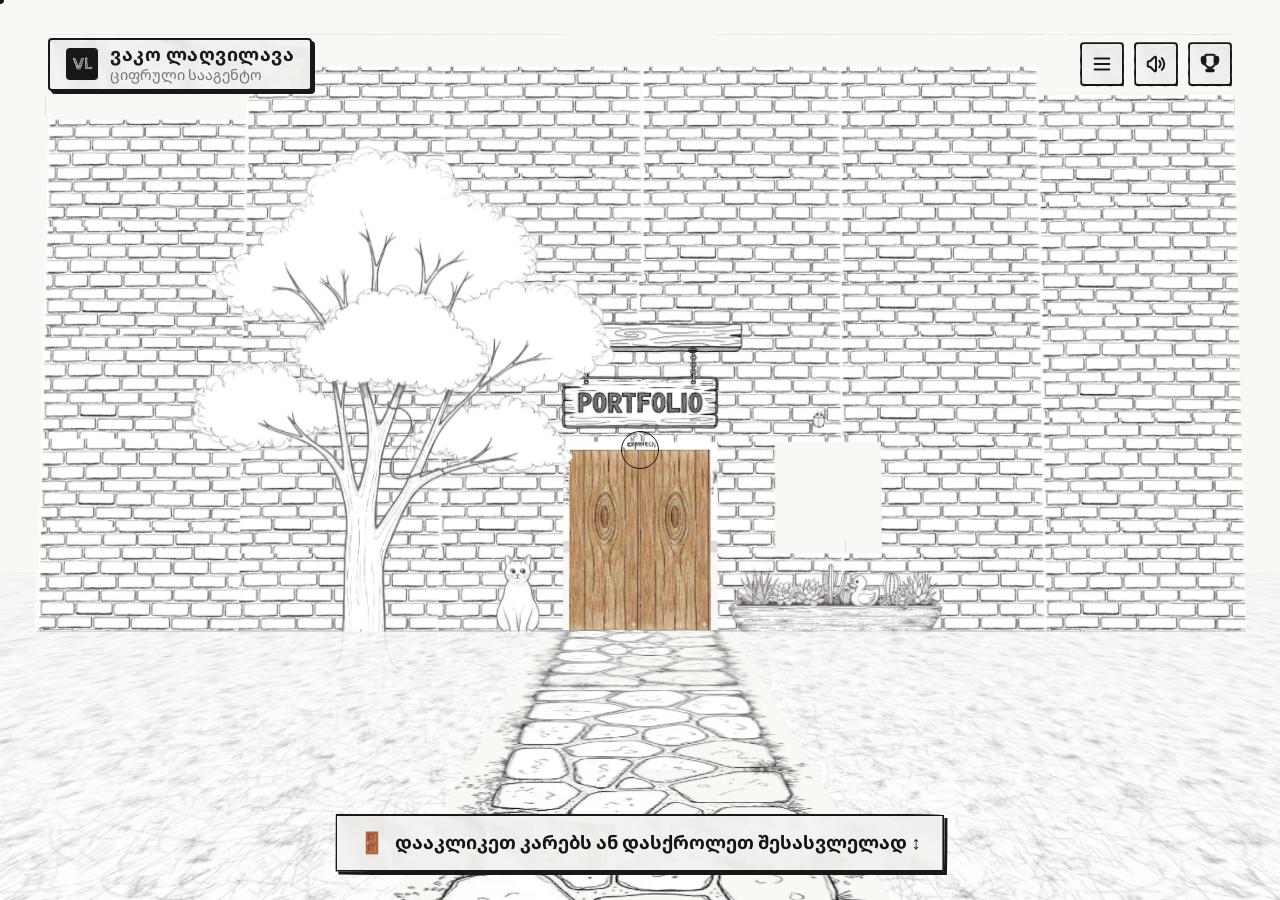
==== index.html @ b973374a "Initial commit: Vako Lagvilava Portfolio & Digital Agency" ====
<!DOCTYPE html>
<html lang="ka">
<head>
  <meta charset="UTF-8">
  <meta name="viewport" content="width=device-width, initial-scale=1.0">
  <title>ვაკო ლაღვილავა | ციფრული სააგენტო — itomdev.com Interactive 3D Sketch</title>
  <meta name="description" content="ვაკო ლაღვილავასა და მისი გუნდის პრემიუმ ხელნაკეთი 3D პორტფოლიო და ციფრული სააგენტო itomdev.com-ის ესთეტიკით. ვებ დეველოპმენტი, UI/UX დიზაინი, AI ავტომატიზაცია, ვიდეო პროდუქცია, თარგმნა და SEO.">
  <meta name="author" content="ვაკო ლაღვილავა">
  
  <!-- Preload Textures -->
  <link rel="preload" as="image" href="assets/textures/paper-texture.webp">
  <link rel="preload" as="image" href="assets/textures/corridor/wall_texture.webp">
  <link rel="preload" as="image" href="assets/textures/corridor/kawalekpodlogi.webp">
  
  <!-- CSS Styles -->
  <link rel="stylesheet" href="css/base.css">
  <link rel="stylesheet" href="css/layout.css">
  <link rel="stylesheet" href="css/components.css">
  <link rel="stylesheet" href="css/animations.css">

  <style>
    /* itomdev 3D App Container */
    body {
      overflow: hidden;
      background: #faf8f5;
    }
    
    #canvasContainer {
      position: fixed;
      inset: 0;
      width: 100vw;
      height: 100vh;
      z-index: 1;
      cursor: grab;
    }

    #canvasContainer:active {
      cursor: grabbing;
    }

    /* Map Graphic with Overlay Slots */
    .authentic-map-wrapper {
      position: relative;
      width: 100%;
      border: 2px solid var(--border-ink);
      border-radius: 8px;
      overflow: hidden;
      box-shadow: 3px 3px 0px var(--border-ink);
      margin-top: 14px;
    }

    .authentic-map-img {
      width: 100%;
      display: block;
      pointer-events: none;
    }

    .map-room-hitbox {
      position: absolute;
      cursor: pointer;
      background: rgba(99, 102, 241, 0.08);
      border: 1.5px dashed rgba(24, 24, 27, 0.5);
      border-radius: 6px;
      transition: all 0.2s ease;
      display: flex;
      align-items: center;
      justify-content: center;
      font-family: var(--font-display);
      font-size: 1.1rem;
      color: var(--text-ink);
      font-weight: 700;
    }

    .map-room-hitbox:hover {
      background: rgba(99, 102, 241, 0.25);
      border-color: var(--accent);
      color: var(--accent);
      transform: scale(1.03);
    }

    .hitbox-about { top: 12%; left: 8%; width: 38%; height: 26%; }
    .hitbox-studio { top: 12%; right: 8%; width: 38%; height: 26%; }
    .hitbox-gallery { top: 42%; left: 8%; width: 38%; height: 26%; }
    .hitbox-ailab { top: 42%; right: 8%; width: 38%; height: 26%; }
    .hitbox-contact { bottom: 8%; left: 25%; width: 50%; height: 20%; }
  </style>
</head>
<body>

  <!-- 1. itomdev.com Authentic Paper Tear Preloader -->
  <div class="preloader" id="sitePreloader">
    <div class="preloader-half preloader-half-left"></div>
    <div class="preloader-half preloader-half-right"></div>
    <div class="preloader-center-content">
      <div class="preloader-badge">
        <div class="preloader-counter" id="preloaderCounter">0%</div>
        <div class="preloader-label">ქაღალდის გახევა...</div>
      </div>
      <div style="font-family: var(--font-hand); font-size: 1.25rem; color: #3f3f46; font-weight: 700;">
        ვაკო ლაღვილავა • 3D ციფრული სივრცე
      </div>
    </div>
  </div>

  <!-- 2. 3D WebGL Canvas Container (Walkable Hand-Drawn Corridor) -->
  <div id="canvasContainer"></div>

  <!-- 3. Floating "Back to Corridor" Button (visible when inside a room) -->
  <button class="back-to-corridor-btn" id="backToCorridorBtn" data-cursor-text="გასვლა">
    <span>← კორიდორში დაბრუნება</span>
  </button>

  <!-- 4. Floating Header & HUD Controls (itomdev style) -->
  <header class="site-header">
    <a href="#" class="brand-badge" id="corridorBrandBadge" data-cursor-text="სააგენტო">
      <div class="brand-logo-icon">VL</div>
      <div class="brand-text">
        <span class="brand-name">ვაკო ლაღვილავა</span>
        <span class="brand-tagline">ციფრული სააგენტო</span>
      </div>
    </a>

    <div class="hud-controls">
      <!-- 1. Authentic Menu Button [ ☰ ] -->
      <button class="hud-btn" id="mapBtn" aria-label="მენიუ & რუკა" data-cursor-text="მენიუ">
        <svg fill="none" stroke="currentColor" viewBox="0 0 24 24" stroke-width="2.5">
          <path stroke-linecap="round" stroke-linejoin="round" d="M4 6h16M4 12h16M4 18h16"/>
        </svg>
      </button>

      <!-- 2. Audio Toggle Button [ 🔊 ] -->
      <button class="hud-btn" id="audioBtn" aria-label="ხმა" data-cursor-text="ხმა">
        <svg fill="none" stroke="currentColor" viewBox="0 0 24 24" stroke-width="2">
          <path stroke-linecap="round" stroke-linejoin="round" d="M15.536 8.464a5 5 0 010 7.072m2.828-9.9a9 9 0 010 12.728M5.586 15H4a1 1 0 01-1-1v-4a1 1 0 011-1h1.586l4.707-4.707C10.923 3.663 12 4.109 12 5v14c0 .891-1.077 1.337-1.707.707L5.586 15z"/>
        </svg>
      </button>

      <!-- 3. Trophy / Achievements Button [ 🏆 ] -->
      <button class="hud-btn" id="notesBtn" aria-label="მიღწევები" data-cursor-text="მიღწევები">
        <svg fill="none" stroke="currentColor" viewBox="0 0 24 24" stroke-width="2">
          <path stroke-linecap="round" stroke-linejoin="round" d="M19 4h-2V3a1 1 0 00-1-1H8a1 1 0 00-1 1v1H5a2 2 0 00-2 2v2a5 5 0 004 4.9 7 7 0 005 3.1V18H9a1 1 0 000 2h6a1 1 0 000-2h-3v-2a7 7 0 005-3.1A5 5 0 0021 8V6a2 2 0 00-2-2zM5 8V6h2v4.7A3 3 0 015 8zm14 0a3 3 0 01-2 2.7V6h2v2z"/>
        </svg>
      </button>
    </div>
  </header>

  <!-- 5. Floating Corridor Hint at bottom -->
  <div class="corridor-hint-badge" id="corridorHint">
    <span class="hint-arrow">🚪</span>
    <span id="corridorHintText">დააკლიკეთ კარებს ან დასქროლეთ შესასვლელად ↕</span>
  </div>

  <!-- 6. Interactive Floor Map Modal -->
  <div class="map-modal-backdrop" id="mapModal">
    <div class="map-panel-card">
      <div class="map-header">
        <div class="map-title-group">
          <span class="section-tag">ინტერაქტიული რუკა</span>
          <h3>სააგენტოს სივრცე (Floor Plan)</h3>
          <p>დააჭირეთ ოთახს კორიდორში გადასაადგილებლად ან შესასვლელად</p>
        </div>
        <button class="modal-close-btn" id="mapCloseBtn">✕</button>
      </div>

      <div class="authentic-map-wrapper">
        <img src="assets/images/map.webp" alt="Floor Map" class="authentic-map-img">
        <button class="map-room-hitbox hitbox-about" data-target-room="about" data-cursor-text="შესვლა">
          ჩვენ შესახებ
        </button>
        <button class="map-room-hitbox hitbox-studio" data-target-room="services" data-cursor-text="შესვლა">
          სერვისები
        </button>
        <button class="map-room-hitbox hitbox-gallery" data-target-room="work" data-cursor-text="შესვლა">
          ნამუშევრები
        </button>
        <button class="map-room-hitbox hitbox-ailab" data-target-room="ai-lab" data-cursor-text="შესვლა">
          AI Lab
        </button>
        <button class="map-room-hitbox hitbox-contact" data-target-room="contact" data-cursor-text="შესვლა">
          კონტაქტი
        </button>
      </div>

      <div style="display: flex; justify-content: space-between; align-items: center; margin-top: 18px; font-family: var(--font-hand); font-size: 1.1rem; color: var(--text-muted);">
        <span>📍 დააკლიკეთ ნებისმიერ ზონაზე</span>
        <button class="btn btn-secondary btn-sm" id="mapExitToCorridorBtn">კორიდორში დაბრუნება</button>
      </div>
    </div>
  </div>

  <!-- 7. Audio Settings Panel -->
  <div class="audio-panel-card" id="audioPanel">
    <div class="audio-row">
      <label for="muteCheckbox">ხმოვანი ეფექტები</label>
      <input type="checkbox" id="muteCheckbox" checked style="accent-color: var(--accent); cursor: pointer;">
    </div>
    <div style="font-family: var(--font-hand); font-size: 0.95rem; color: var(--text-muted);">
      ხმის სიმძლავრე (Web Audio):
    </div>
    <input type="range" id="volumeSlider" min="0" max="1" step="0.05" value="0.5" class="audio-slider">
  </div>

  <!-- 8. Achievements & Notes Panel -->
  <div class="notes-panel-card" id="notesPanel">
    <div style="display: flex; justify-content: space-between; align-items: center; border-bottom: 2px dashed #cbd5e1; padding-bottom: 8px; margin-bottom: 12px;">
      <h4 style="font-family: var(--font-display); font-size: 1.3rem; margin: 0;">ჩანიშვნები & მიღწევები</h4>
      <button id="notesCloseBtn" style="cursor: pointer;">✕</button>
    </div>
    <div class="notes-list">
      <div class="note-item unlocked">
        <div class="note-item-check">✓</div>
        <div>
          <div class="note-item-title">კეთილი იყოს თქვენი მობრძანება!</div>
          <div class="note-item-desc">ქაღალდის პრეპროცესორი გაიხსნა და 3D კორიდორი ჩაიტვირთა.</div>
        </div>
      </div>
      <div class="note-item unlocked">
        <div class="note-item-check">✓</div>
        <div>
          <div class="note-item-title">100% No-Template 3D კოდი</div>
          <div class="note-item-desc">itomdev-ის სტილის ხელნაკეთი Three.js კორიდორი.</div>
        </div>
      </div>
      <div class="note-item">
        <div class="note-item-check">○</div>
        <div>
          <div class="note-item-title">გაიარეთ კორიდორი</div>
          <div class="note-item-desc">დასქროლეთ და შეაღეთ ოთახების კარები.</div>
        </div>
      </div>
      <div class="note-item">
        <div class="note-item-check">○</div>
        <div>
          <div class="note-item-title">გამოსცადეთ AI Lab</div>
          <div class="note-item-desc">გაუშვით AI აგენტის ავტონომიური სიმულატორი.</div>
        </div>
      </div>
    </div>
  </div>

  <!-- ======================================================== -->
  <!-- 9. ROOM OVERLAYS (Accessible via door click or map click) -->
  <!-- ======================================================== -->

  <!-- ROOM 1: ABOUT (ჩვენ შესახებ & გუნდი) -->
  <div class="room-overlay-view" id="roomAbout">
    <div class="room-inner-card">
      <div class="section-header">
        <span class="section-tag">ROOM 01 • ABOUT & TEAM</span>
        <h2 class="section-title">ვაკო ლაღვილავა და გუნდი</h2>
        <p class="section-desc">
          "ჩვენ ვაშენებთ სრულ ციფრულ გადაწყვეტილებას იდეიდან დანერგვამდე — დიზაინი, კოდი, კონტენტი და ავტომატიზაცია ერთ ადგილას."
        </p>
      </div>

      <div style="display: grid; grid-template-columns: 1fr 2fr; gap: 36px; align-items: center; margin-bottom: 40px;">
        <div style="text-align: center;">
          <div style="width: 150px; height: 150px; margin: 0 auto; background: #18181b; color: #fff; border-radius: var(--radius-sketch-1); border: 3px solid var(--border-ink); box-shadow: 6px 6px 0px var(--accent); display: flex; align-items: center; justify-content: center; font-family: var(--font-display); font-size: 3.8rem;">
            VL
          </div>
          <h3 style="font-family: var(--font-display); font-size: 1.8rem; margin-top: 14px;">ვაკო ლაღვილავა</h3>
          <p style="font-family: var(--font-hand); font-size: 1.15rem; color: var(--accent);">Creative Lead & Architect</p>
        </div>

        <div>
          <span style="font-family: var(--font-hand); font-size: 1.3rem; color: var(--accent); font-weight: 700;">Mechanics First ფილოსოფია</span>
          <p style="font-size: 1.05rem; line-height: 1.7; color: var(--text-ink); margin-top: 10px;">
            ვაკო ლაღვილავას ციფრული სააგენტო შეიქმნა მკაფიო მიზნით: დავამსხვრიოთ ნელი, შაბლონური საიტების ეპოქა. ჩვენთან ჯერ იგება მყარი არქიტექტურა, 60fps სისწრაფე და სუფთა ლოგიკა — შემდეგ ემატება შთამბეჭდავი ხელნაწერი ანიმაცია და AI ინტეგრაციები.
          </p>
        </div>
      </div>

      <!-- Team Members -->
      <div style="display: grid; grid-template-columns: repeat(auto-fit, minmax(260px, 1fr)); gap: 20px;">
        <div class="paper-card" style="padding: 24px;">
          <h4 style="font-family: var(--font-display); font-size: 1.4rem;">UI/UX & Branding</h4>
          <p style="font-family: var(--font-hand); color: var(--accent); font-size: 1.05rem;">დიზაინერების გუნდი</p>
          <p style="font-size: 0.9rem; color: var(--text-muted); margin-top: 6px;">მომხმარებელზე მორგებული იდენტობა, ლოგო და დიზაინ სისტემები.</p>
        </div>

        <div class="paper-card" style="padding: 24px;">
          <h4 style="font-family: var(--font-display); font-size: 1.4rem;">Engineering & 3D</h4>
          <p style="font-family: var(--font-hand); color: var(--accent); font-size: 1.05rem;">Frontend / Backend</p>
          <p style="font-size: 0.9rem; color: var(--text-muted); margin-top: 6px;">No-Template სუფთა კოდი, Three.js, React, GSAP ანიმაციები.</p>
        </div>

        <div class="paper-card" style="padding: 24px;">
          <h4 style="font-family: var(--font-display); font-size: 1.4rem;">AI Research Core</h4>
          <p style="font-family: var(--font-hand); color: var(--accent); font-size: 1.05rem;">AI ინჟინერია</p>
          <p style="font-size: 0.9rem; color: var(--text-muted); margin-top: 6px;">ავტონომიური აგენტები, RAG, მონაცემთა ავტომატური ანალიზი.</p>
        </div>
      </div>

      <div style="margin-top: 36px; text-align: center;">
        <button class="btn btn-primary room-exit-btn">კორიდორში დაბრუნება ↩</button>
      </div>
    </div>
  </div>

  <!-- ROOM 2: SERVICES (სერვისების სტუდია) -->
  <div class="room-overlay-view" id="roomServices">
    <div class="room-inner-card">
      <div class="section-header">
        <span class="section-tag">ROOM 02 • SERVICES STUDIO</span>
        <h2 class="section-title">ჩვენი 6 ძირითადი სერვისი</h2>
        <p class="section-desc">
          რას ვაკეთებთ, ვის სჭირდება და რატომ არის სასარგებლო თქვენი ბიზნესისთვის:
        </p>
      </div>

      <div class="services-grid" id="servicesContainer">
        <!-- Rendered via js/data/services.js -->
      </div>

      <div style="margin-top: 36px; text-align: center;">
        <button class="btn btn-primary room-exit-btn">კორიდორში დაბრუნება ↩</button>
      </div>
    </div>
  </div>

  <!-- ROOM 3: WORK (ნამუშევრების გალერეა & Case Studies) -->
  <div class="room-overlay-view" id="roomWork">
    <div class="room-inner-card">
      <div class="section-header">
        <span class="section-tag">ROOM 03 • GALLERY & CASE STUDIES</span>
        <h2 class="section-title">შედეგზე ორიენტირებული პორტფოლიო</h2>
        <p class="section-desc">
          დააჭირეთ ნებისმიერ ბარათს სრული Case Study-ს სანახავად (პრობლემა → გადაწყვეტა → შედეგი):
        </p>
      </div>

      <!-- Filters -->
      <div class="portfolio-filters-row">
        <button class="filter-pill active" data-filter="all">ყველა ნამუშევარი</button>
        <button class="filter-pill" data-filter="web-dev">ვებ & აპლიკაციები</button>
        <button class="filter-pill" data-filter="design">დიზაინი & ბრენდინგი</button>
        <button class="filter-pill" data-filter="ai-automation">AI ავტომატიზაცია</button>
        <button class="filter-pill" data-filter="video">ვიდეო & Motion</button>
        <button class="filter-pill" data-filter="translation">თარგმნა</button>
        <button class="filter-pill" data-filter="seo">SEO & ზრდა</button>
      </div>

      <!-- Grid -->
      <div class="portfolio-grid" id="portfolioGridContainer"></div>

      <!-- Before / After Slider -->
      <div style="margin-top: 50px;">
        <h3 style="font-family: var(--font-display); font-size: 1.8rem; margin-bottom: 12px;">ტრანსფორმაციის სლაიდერი: გადაწიეთ</h3>
        <div class="before-after-container" data-cursor-text="გადაწიე">
          <div class="ba-layer ba-before">
            <div class="ba-card-inner">
              <span class="ba-badge">ძველი სისტემა</span>
              <h3 class="ba-title">ნელი შაბლონი & რუტინა</h3>
              <p style="color: #a1a1aa;">6.8 წმ ჩატვირთვა, ხელით რუტინული პროცესები და დამოკიდებულება რეკლამაზე.</p>
            </div>
          </div>
          <div class="ba-layer ba-after">
            <div class="ba-card-inner">
              <span class="ba-badge">ახალი გადაწყვეტა</span>
              <h3 class="ba-title" style="color: #67e8f9;">60 FPS & Custom AI</h3>
              <p style="color: #bae6fd;">0.4 წმ ელვისებური ჩატვირთვა, +240% კონვერსია და ავტონომიური AI მხარდაჭერა.</p>
            </div>
          </div>
          <div class="ba-handle"><div class="ba-handle-btn">⇄</div></div>
        </div>
      </div>

      <div style="margin-top: 36px; text-align: center;">
        <button class="btn btn-primary room-exit-btn">კორიდორში დაბრუნება ↩</button>
      </div>
    </div>
  </div>

  <!-- ROOM 4: AI LAB (AI ინოვაციების ლაბორატორია) -->
  <div class="room-overlay-view" id="roomAILab">
    <div class="room-inner-card">
      <div class="section-header">
        <span class="section-tag">ROOM 04 • AGENCY AI LAB</span>
        <h2 class="section-title">ინტერაქტიული AI ავტომატიზაციის სიმულატორი</h2>
        <p class="section-desc">
          გამოსცადეთ ავტონომიური AI აგენტის მუშაობის რეალური სიმულაცია. აირჩიეთ სცენარი და გაუშვით:
        </p>
      </div>

      <div class="ai-lab-wrapper">
        <div class="ai-lab-header">
          <div class="ai-lab-title">⚡ Autonomous Multi-Agent Engine</div>
          <span class="ai-lab-badge">Production Ready</span>
        </div>

        <div class="ai-lab-presets">
          <button class="preset-btn active" data-preset="support" data-cursor-text="სცენარი 1">24/7 კლიენტთა მხარდაჭერა</button>
          <button class="preset-btn" data-preset="finance" data-cursor-text="სცენარი 2">ინვოისების & რეპორტების დამუშავება</button>
          <button class="preset-btn" data-preset="research" data-cursor-text="სცენარი 3">კონკურენტების AI კვლევა</button>
        </div>

        <div class="ai-lab-input-box">
          <input type="text" id="aiInput" class="ai-input-field" value="კლიენტმა მოგვწერა: 'გამარჯობა, სად არის ჩემი შეკვეთა #4892 და როდის ჩამომივა?'" readonly>
          <button class="btn btn-primary" id="aiRunBtn" data-cursor-text="გაშვება">AI აგენტის გაშვება ⚡</button>
        </div>

        <div class="ai-output-terminal" id="aiTerminal">
          <div class="ai-terminal-step terminal-accent">
            [SYSTEM_IDLE] აგენტი მზადაა. დააჭირეთ "AI აგენტის გაშვება" ღილაკს.
          </div>
        </div>
      </div>

      <div style="margin-top: 36px; text-align: center;">
        <button class="btn btn-primary room-exit-btn">კორიდორში დაბრუნება ↩</button>
      </div>
    </div>
  </div>

  <!-- ROOM 5: CONTACT (მოლაპარაკების ოთახი & Get a Quote) -->
  <div class="room-overlay-view" id="roomContact">
    <div class="room-inner-card">
      <div class="section-header">
        <span class="section-tag">ROOM 05 • CONTACT & QUOTE</span>
        <h2 class="section-title">დაიწყეთ თქვენი პროექტი</h2>
        <p class="section-desc">
          მონიშნეთ საჭირო სერვისები, მოკლედ აღწერეთ იდეა და მიიღეთ ზუსტი შეფასება 2 საათში.
        </p>
      </div>

      <div class="quote-form-card">
        <form id="quoteForm">
          <div class="form-group">
            <label class="form-label">აირჩიეთ საჭირო სერვის(ებ)ი:</label>
            <div class="services-checkbox-grid">
              <label class="service-choice-pill"><input type="checkbox" name="service" value="web-dev"><span class="choice-text">💻 ვებ / App Dev</span></label>
              <label class="service-choice-pill"><input type="checkbox" name="service" value="design"><span class="choice-text">🎨 UI/UX & ბრენდინგი</span></label>
              <label class="service-choice-pill"><input type="checkbox" name="service" value="ai-automation"><span class="choice-text">🤖 AI ავტომატიზაცია</span></label>
              <label class="service-choice-pill"><input type="checkbox" name="service" value="video"><span class="choice-text">🎬 ვიდეო & Motion</span></label>
              <label class="service-choice-pill"><input type="checkbox" name="service" value="translation"><span class="choice-text">🌐 თარგმნა / ლოკალიზაცია</span></label>
              <label class="service-choice-pill"><input type="checkbox" name="service" value="seo"><span class="choice-text">📈 SEO & მარკეტინგი</span></label>
            </div>
          </div>

          <div style="display: grid; grid-template-columns: 1fr 1fr; gap: 20px;">
            <div class="form-group">
              <label for="userName" class="form-label">თქვენი სახელი / კომპანია:</label>
              <input type="text" id="userName" class="form-input" placeholder="მაგ. გიორგი ბერიძე" required>
            </div>
            <div class="form-group">
              <label for="userEmail" class="form-label">ელექტრონული ფოსტა:</label>
              <input type="email" id="userEmail" class="form-input" placeholder="example@company.com" required>
            </div>
          </div>

          <div class="form-group">
            <label for="projectDesc" class="form-label">პროექტის მოკლე აღწერა:</label>
            <textarea id="projectDesc" class="form-textarea" placeholder="გვიამბეთ თქვენი მიზნებისა და ვადების შესახებ..." required></textarea>
          </div>

          <button type="submit" class="btn btn-primary" style="width: 100%;">მოთხოვნის გაგზავნა & შეფასების მიღება ⚡</button>
        </form>
      </div>

      <div style="margin-top: 36px; text-align: center;">
        <button class="btn btn-primary room-exit-btn">კორიდორში დაბრუნება ↩</button>
      </div>
    </div>
  </div>

  <!-- Toast Notification -->
  <div class="form-feedback-toast" id="formToast">
    <div style="font-size: 1.6rem;">🎉</div>
    <div>
      <div class="toast-title">მოთხოვნა მიღებულია!</div>
      <div style="font-size: 0.95rem; color: #52525b;">ვაკო ან გუნდის წევრი 2 საათში დაგიკავშირდებათ.</div>
    </div>
  </div>

  <!-- Three.js Library -->
  <script src="js/three.min.js"></script>

  <!-- Main ES Module -->
  <script type="module" src="js/main.js?v=20260917_11"></script>
</body>
</html>
---- css/base.css ----
/* css/base.css - დიზაინ ტოკენები, ტიპოგრაფია, ქაღალდის ტექსტურა და reset */

@import url('https://fonts.googleapis.com/css2?family=Cabin+Sketch:wght@400;700&family=Caveat:wght@400;600;700&family=Inter:wght@300;400;500;600;700;800&family=Noto+Sans+Georgian:wght@400;500;600;700;800&family=Patrick+Hand&display=swap');

@font-face {
  font-family: 'Cabin Sketch';
  src: url('../assets/fonts/CabinSketch-Bold.ttf') format('truetype');
  font-weight: 700;
  font-style: normal;
}
@font-face {
  font-family: 'Cabin Sketch';
  src: url('../assets/fonts/CabinSketch-Regular.ttf') format('truetype');
  font-weight: 400;
  font-style: normal;
}

:root {
  /* ფერთა პალიტრა - itomdev.com ესთეტიკა */
  --bg-paper: #f8f6f0;
  --bg-paper-pure: #ffffff;
  --bg-paper-warm: #f2efe6;
  --bg-card: #ffffff;
  --bg-paper-dark: #1e1e24;
  
  --text-ink: #141416;
  --text-ink-soft: #27272a;
  --text-muted: #52525b;
  --text-subtle: #71717a;
  
  /* აქცენტი */
  --accent: #6366f1;
  --accent-hover: #4f46e5;
  --accent-light: #eef2ff;
  --accent-amber: #f59e0b;
  --accent-teal: #0ea5e9;

  /* კონტურები */
  --border-ink: #18181b;
  --border-sketch-width: 2px;
  --border-sketch: 2px solid var(--border-ink);
  --border-dashed: 2px dashed #a1a1aa;
  
  /* ტიპოგრაფია */
  --font-display: 'Cabin Sketch', 'Noto Sans Georgian', cursive, sans-serif;
  --font-hand: 'Caveat', 'Patrick Hand', 'Noto Sans Georgian', cursive, sans-serif;
  --font-body: 'Inter', 'Noto Sans Georgian', -apple-system, BlinkMacSystemFont, sans-serif;
  --font-accent: 'Patrick Hand', 'Noto Sans Georgian', cursive, sans-serif;
  
  /* ჩრდილები და ტექსტურები */
  --shadow-sketch: 4px 4px 0px rgba(24, 24, 27, 0.95);
  --shadow-sketch-lg: 6px 6px 0px rgba(24, 24, 27, 0.95);
  --shadow-paper: 0 10px 30px -5px rgba(24, 24, 27, 0.08), 0 4px 12px rgba(0, 0, 0, 0.05);
  --shadow-hover: 6px 6px 0px rgba(99, 102, 241, 0.9);
  
  /* ესკიზური Border-Radius */
  --radius-sketch-1: 255px 15px 225px 15px/15px 225px 15px 255px;
  --radius-sketch-2: 20px 255px 20px 255px/255px 20px 255px 20px;
  --radius-sketch-btn: 2px 255px 3px/255px 5px 225px 3px;
  --radius-tag: 255px 12px 225px 10px/10px 225px 12px 255px;
  
  /* Torn paper პოლიგონი (itomdev signature clip-path) */
  --torn-clip: polygon(
    0% 0%, 100% 0%, 98% 10%, 100% 20%, 97% 35%, 100% 50%, 
    98% 65%, 100% 80%, 97% 90%, 100% 100%, 90% 97%, 80% 100%, 
    70% 96%, 60% 100%, 50% 97%, 40% 100%, 30% 96%, 20% 100%, 
    10% 97%, 0% 100%, 2% 90%, 0% 80%, 3% 65%, 0% 50%, 
    2% 35%, 0% 20%, 3% 10%, 0% 0%
  );
  
  --torn-clip-subtle: polygon(
    0% 0%, 100% 0%, 99% 15%, 100% 30%, 99% 45%, 100% 60%, 
    99% 75%, 100% 90%, 99% 100%, 85% 99%, 70% 100%, 55% 99%, 
    40% 100%, 25% 99%, 10% 100%, 0% 99%, 1% 85%, 0% 70%, 
    1% 55%, 0% 40%, 1% 25%, 0% 10%
  );

  --z-hud: 100;
  --z-modal: 150;
  --z-cursor: 9999;
  --z-preloader: 10000;
}

*, *::before, *::after {
  box-sizing: border-box;
  margin: 0;
  padding: 0;
}

html {
  font-size: 16px;
  scroll-behavior: smooth;
  -webkit-tap-highlight-color: transparent;
}

@media (max-width: 768px) {
  html {
    font-size: 14.5px;
  }
}

body {
  font-family: var(--font-body);
  background-color: var(--bg-paper);
  background-image: url('../assets/textures/paper-texture.webp');
  background-repeat: repeat;
  background-size: 400px;
  color: var(--text-ink);
  line-height: 1.65;
  overflow-x: hidden;
  position: relative;
  min-height: 100vh;
  -webkit-font-smoothing: antialiased;
  -moz-osx-font-smoothing: grayscale;
}

/* ქაღალდის ფონის დამატებითი ორგანული შრე */
body::before {
  content: '';
  position: fixed;
  inset: 0;
  background: radial-gradient(circle at 15% 15%, rgba(255,255,255,0.6) 0%, transparent 60%),
              radial-gradient(circle at 85% 85%, rgba(0,0,0,0.02) 0%, transparent 50%);
  pointer-events: none;
  z-index: 0;
}

::selection {
  background-color: var(--text-ink);
  color: #ffffff;
}

a {
  color: inherit;
  text-decoration: none;
  cursor: pointer;
}

button {
  background: none;
  border: none;
  font-family: inherit;
  color: inherit;
  cursor: pointer;
}

ul, ol {
  list-style: none;
}

img, video, svg {
  display: block;
  max-width: 100%;
}

/* Custom Sketched Scrollbar */
::-webkit-scrollbar {
  width: 10px;
}

::-webkit-scrollbar-track {
  background: var(--bg-paper);
  border-left: 1px dashed #cbd5e1;
}

::-webkit-scrollbar-thumb {
  background: #27272a;
  border-radius: var(--radius-sketch-btn);
  border: 2px solid var(--bg-paper);
}

::-webkit-scrollbar-thumb:hover {
  background: var(--accent);
}

/* დამხმარე კლასები */
.sr-only {
  position: absolute;
  width: 1px;
  height: 1px;
  padding: 0;
  margin: -1px;
  overflow: hidden;
  clip: rect(0, 0, 0, 0);
  white-space: nowrap;
  border: 0;
}

.handwritten {
  font-family: var(--font-hand);
}

.display-sketch {
  font-family: var(--font-display);
  letter-spacing: 1px;
}

.torn-paper {
  clip-path: var(--torn-clip);
  position: relative;
}

.paper-card {
  background-color: var(--bg-paper-pure);
  background-image: url('../assets/textures/paper-texture.webp');
  background-size: cover;
  border: var(--border-sketch);
  border-radius: var(--radius-sketch-1);
  box-shadow: var(--shadow-sketch);
  position: relative;
  transition: transform 0.25s ease, box-shadow 0.25s ease;
}

.paper-card:hover {
  transform: translateY(-4px);
  box-shadow: var(--shadow-hover);
}
---- css/layout.css ----
/* 1. 3D Canvas & Walkable Corridor Layout (itomdev.com სტილი) */
#canvasContainer {
  position: fixed;
  inset: 0;
  width: 100vw;
  height: 100vh;
  z-index: 1;
  overflow: hidden;
  background-color: #faf8f5;
}

#canvasContainer canvas {
  width: 100% !important;
  height: 100% !important;
  display: block;
}

/* Corridor Floating Hints */
.corridor-hint-badge {
  position: fixed;
  bottom: 28px;
  left: 50%;
  transform: translateX(-50%);
  z-index: 60;
  background: rgba(255, 255, 255, 0.95);
  background-image: url('../assets/textures/paper-texture.webp');
  border: 2px solid var(--border-ink);
  border-radius: var(--radius-sketch-btn);
  box-shadow: 3px 3px 0px var(--border-ink);
  padding: 10px 22px;
  font-family: var(--font-hand);
  font-size: 1.15rem;
  font-weight: 700;
  color: var(--text-ink);
  pointer-events: none;
  display: flex;
  align-items: center;
  gap: 10px;
  transition: opacity 0.3s ease, transform 0.3s ease;
}

.corridor-hint-badge .hint-arrow {
  animation: bounce 1.8s infinite;
  display: inline-block;
  font-size: 1.3rem;
}

@keyframes bounce {
  0%, 20%, 50%, 80%, 100% { transform: translateY(0); }
  40% { transform: translateY(-6px); }
  60% { transform: translateY(-3px); }
}

/* Back to Corridor Button */
.back-to-corridor-btn {
  position: fixed;
  top: 18px;
  left: 24px;
  z-index: var(--z-hud);
  background: var(--bg-paper-pure);
  background-image: url('../assets/textures/paper-texture.webp');
  border: 2.5px solid var(--border-ink);
  border-radius: var(--radius-sketch-btn);
  box-shadow: 4px 4px 0px var(--border-ink);
  padding: 10px 20px;
  font-family: var(--font-display);
  font-size: 1.2rem;
  font-weight: 700;
  color: var(--text-ink);
  display: none;
  align-items: center;
  gap: 8px;
  cursor: pointer;
  clip-path: var(--torn-clip-subtle);
  transition: all 0.2s ease;
}

.back-to-corridor-btn:hover {
  transform: translateY(-2px);
  box-shadow: 5px 5px 0px var(--accent);
  color: var(--accent);
}

.back-to-corridor-btn.visible {
  display: inline-flex;
}

/* Room View Overlay (Opens when entering a door) */
.room-overlay-view {
  position: fixed;
  inset: 0;
  z-index: 80;
  background: rgba(250, 248, 245, 0.96);
  background-image: url('../assets/textures/paper-texture.webp');
  background-repeat: repeat;
  overflow-y: auto;
  opacity: 0;
  pointer-events: none;
  transform: scale(0.96);
  transition: opacity 0.4s cubic-bezier(0.16, 1, 0.3, 1), transform 0.4s cubic-bezier(0.16, 1, 0.3, 1);
  padding: 90px 24px 60px;
}

.room-overlay-view.active {
  opacity: 1;
  pointer-events: auto;
  transform: scale(1);
}

.room-inner-card {
  max-width: 1180px;
  margin: 0 auto;
  background: var(--bg-paper-pure);
  background-image: url('../assets/textures/paper-texture.webp');
  border: 3px solid var(--border-ink);
  border-radius: var(--radius-sketch-1);
  box-shadow: var(--shadow-sketch-lg);
  padding: 48px;
  clip-path: var(--torn-clip-subtle);
  position: relative;
}

@media (max-width: 768px) {
  .room-inner-card {
    padding: 24px 18px;
  }
}

/* 2. Header & Floating HUD (itomdev სტილი) */
.site-header {
  position: fixed;
  top: 0;
  left: 0;
  right: 0;
  z-index: var(--z-hud);
  pointer-events: none;
  padding: 18px 24px;
  display: flex;
  justify-content: space-between;
  align-items: flex-start;
}

.brand-badge {
  pointer-events: auto;
  display: inline-flex;
  align-items: center;
  gap: 12px;
  background: var(--bg-paper-pure);
  background-image: url('../assets/textures/paper-texture.webp');
  background-size: cover;
  padding: 10px 18px;
  border: var(--border-sketch);
  border-radius: var(--radius-sketch-btn);
  box-shadow: var(--shadow-sketch);
  text-decoration: none;
  transition: transform 0.2s ease, box-shadow 0.2s ease;
}

.brand-badge:hover {
  transform: translateY(-2px);
  box-shadow: 4px 4px 0px var(--accent);
}

.brand-logo-icon {
  width: 32px;
  height: 32px;
  background: var(--text-ink);
  color: #ffffff;
  display: flex;
  align-items: center;
  justify-content: center;
  font-family: var(--font-display);
  font-weight: 700;
  font-size: 1.25rem;
  border-radius: 4px 14px 6px 12px;
}

.brand-text {
  display: flex;
  flex-direction: column;
}

.brand-name {
  font-family: var(--font-display);
  font-size: 1.15rem;
  font-weight: 700;
  line-height: 1.1;
  color: var(--text-ink);
  letter-spacing: 0.5px;
}

.brand-tagline {
  font-family: var(--font-hand);
  font-size: 0.88rem;
  color: var(--text-muted);
  line-height: 1;
  margin-top: 2px;
}

/* Floating HUD Buttons (Map, Sound, Notes, Menu) */
.hud-controls {
  pointer-events: auto;
  display: flex;
  align-items: center;
  gap: 10px;
}

.hud-btn {
  position: relative;
  display: inline-flex;
  align-items: center;
  justify-content: center;
  width: 48px;
  height: 48px;
  background: var(--bg-paper-pure);
  background-image: url('../assets/textures/paper-texture.webp');
  background-size: cover;
  border: var(--border-sketch);
  border-radius: var(--radius-sketch-btn);
  box-shadow: 3px 3px 0px rgba(24, 24, 27, 0.95);
  cursor: pointer;
  transition: transform 0.18s ease, box-shadow 0.18s ease, background-color 0.18s ease;
  clip-path: var(--torn-clip-subtle);
  color: var(--text-ink);
}

.hud-btn:hover {
  transform: translateY(-3px);
  box-shadow: 4px 4px 0px var(--accent);
  color: var(--accent);
}

.hud-btn:active {
  transform: translateY(1px);
  box-shadow: 1px 1px 0px var(--border-ink);
}

.hud-btn svg {
  width: 22px;
  height: 22px;
  stroke-width: 2.2;
}

.hud-btn .badge-dot {
  position: absolute;
  top: 6px;
  right: 6px;
  width: 8px;
  height: 8px;
  background: var(--accent);
  border-radius: 50%;
  border: 1.5px solid var(--border-ink);
}

/* Nav Link Pill for Desktop */
.nav-links-pill {
  display: none;
  pointer-events: auto;
  background: var(--bg-paper-pure);
  background-image: url('../assets/textures/paper-texture.webp');
  background-size: cover;
  border: var(--border-sketch);
  border-radius: var(--radius-sketch-btn);
  padding: 4px 10px;
  box-shadow: var(--shadow-sketch);
  margin-right: 8px;
}

@media (min-width: 1024px) {
  .nav-links-pill {
    display: flex;
    align-items: center;
    gap: 16px;
  }
}

.nav-pill-item {
  font-family: var(--font-hand);
  font-size: 1.15rem;
  font-weight: 600;
  color: var(--text-ink);
  padding: 4px 8px;
  position: relative;
  transition: color 0.18s ease;
}

.nav-pill-item:hover, .nav-pill-item.active {
  color: var(--accent);
}

.nav-pill-item.active::after {
  content: '';
  position: absolute;
  bottom: 2px;
  left: 6px;
  right: 6px;
  height: 2px;
  background: var(--accent);
  border-radius: 2px;
}

/* 2. Interactive Map Modal (Floor Plan) */
.map-modal-backdrop {
  position: fixed;
  inset: 0;
  background: rgba(18, 18, 20, 0.65);
  backdrop-filter: blur(4px);
  z-index: var(--z-modal);
  opacity: 0;
  pointer-events: none;
  transition: opacity 0.3s ease;
  display: flex;
  align-items: center;
  justify-content: center;
  padding: 20px;
}

.map-modal-backdrop.open {
  opacity: 1;
  pointer-events: auto;
}

.map-panel-card {
  width: 100%;
  max-width: 680px;
  background: var(--bg-paper-pure);
  background-image: url('../assets/textures/paper-texture.webp');
  background-size: cover;
  border: 3px solid var(--border-ink);
  border-radius: var(--radius-sketch-1);
  box-shadow: 10px 10px 0px rgba(24, 24, 27, 0.95);
  padding: 28px;
  position: relative;
  transform: translateY(30px) scale(0.97);
  transition: transform 0.35s cubic-bezier(0.175, 0.885, 0.32, 1.275);
  clip-path: var(--torn-clip);
}

.map-modal-backdrop.open .map-panel-card {
  transform: translateY(0) scale(1);
}

.map-header {
  display: flex;
  justify-content: space-between;
  align-items: center;
  border-bottom: 2px dashed #a1a1aa;
  padding-bottom: 12px;
  margin-bottom: 20px;
}

.map-title-group h3 {
  font-family: var(--font-display);
  font-size: 1.6rem;
  color: var(--text-ink);
  line-height: 1.1;
}

.map-title-group p {
  font-family: var(--font-hand);
  font-size: 1rem;
  color: var(--text-muted);
}

.modal-close-btn {
  width: 36px;
  height: 36px;
  display: flex;
  align-items: center;
  justify-content: center;
  border: var(--border-sketch);
  border-radius: 50%;
  background: var(--bg-paper-warm);
  cursor: pointer;
  transition: transform 0.2s, background-color 0.2s;
}

.modal-close-btn:hover {
  transform: scale(1.1) rotate(90deg);
  background: #fee2e2;
}

.floor-plan-container {
  position: relative;
  width: 100%;
  background: #fbfbf9;
  border: 2px dashed var(--border-ink);
  border-radius: 12px;
  padding: 16px;
  display: grid;
  grid-template-columns: repeat(3, 1fr);
  grid-auto-rows: minmax(110px, auto);
  gap: 12px;
}

.floor-room {
  background: #ffffff;
  border: 2px solid var(--border-ink);
  border-radius: var(--radius-sketch-btn);
  padding: 14px 12px;
  display: flex;
  flex-direction: column;
  justify-content: space-between;
  cursor: pointer;
  position: relative;
  transition: all 0.2s ease;
  text-align: left;
}

.floor-room:hover {
  transform: translateY(-4px);
  border-color: var(--accent);
  box-shadow: 4px 4px 0px var(--accent);
  background: var(--accent-light);
}

.floor-room.active-room {
  border-color: var(--accent);
  background: #e0e7ff;
}

.floor-room.active-room::before {
  content: '📍 აქ იმყოფებით';
  position: absolute;
  top: -10px;
  right: 8px;
  background: var(--accent);
  color: #fff;
  font-family: var(--font-hand);
  font-size: 0.78rem;
  padding: 2px 8px;
  border-radius: 10px;
  border: 1px solid var(--border-ink);
}

.floor-room-code {
  font-family: var(--font-display);
  font-size: 1.1rem;
  font-weight: 700;
  color: var(--text-ink);
}

.floor-room-name {
  font-family: var(--font-hand);
  font-size: 1.05rem;
  font-weight: 600;
  color: var(--text-ink-soft);
  line-height: 1.2;
}

.floor-room-sub {
  font-size: 0.78rem;
  color: var(--text-muted);
}

/* 3. Audio Panel (ხმის მართვა) */
.audio-panel-card {
  position: fixed;
  top: 75px;
  right: 24px;
  width: 290px;
  background: var(--bg-paper-pure);
  background-image: url('../assets/textures/paper-texture.webp');
  background-size: cover;
  border: var(--border-sketch);
  border-radius: var(--radius-sketch-btn);
  box-shadow: var(--shadow-sketch-lg);
  padding: 18px;
  z-index: var(--z-hud);
  transform: translateY(-20px);
  opacity: 0;
  pointer-events: none;
  transition: all 0.25s cubic-bezier(0.16, 1, 0.3, 1);
  clip-path: var(--torn-clip-subtle);
}

.audio-panel-card.open {
  transform: translateY(0);
  opacity: 1;
  pointer-events: auto;
}

.audio-row {
  display: flex;
  justify-content: space-between;
  align-items: center;
  margin-bottom: 12px;
}

.audio-row label {
  font-family: var(--font-hand);
  font-size: 1.05rem;
  font-weight: 600;
  color: var(--text-ink);
}

.audio-slider {
  width: 100%;
  accent-color: var(--accent);
  margin-top: 6px;
  cursor: pointer;
}

/* 4. Achievements / Notes Panel */
.notes-panel-card {
  position: fixed;
  top: 75px;
  right: 24px;
  width: 320px;
  background: var(--bg-paper-pure);
  background-image: url('../assets/textures/paper-texture.webp');
  background-size: cover;
  border: var(--border-sketch);
  border-radius: var(--radius-sketch-btn);
  box-shadow: var(--shadow-sketch-lg);
  padding: 20px;
  z-index: var(--z-hud);
  transform: translateY(-20px);
  opacity: 0;
  pointer-events: none;
  transition: all 0.25s cubic-bezier(0.16, 1, 0.3, 1);
  clip-path: var(--torn-clip-subtle);
}

.notes-panel-card.open {
  transform: translateY(0);
  opacity: 1;
  pointer-events: auto;
}

.notes-list {
  display: flex;
  flex-direction: column;
  gap: 12px;
  max-height: 280px;
  overflow-y: auto;
  padding-right: 6px;
}

.note-item {
  display: flex;
  align-items: flex-start;
  gap: 10px;
  padding: 8px 10px;
  background: var(--bg-paper-warm);
  border: 1px dashed var(--border-ink);
  border-radius: 6px;
}

.note-item.unlocked {
  border-color: var(--accent);
  background: #f0fdf4;
}

.note-item-check {
  width: 20px;
  height: 20px;
  border: 1.5px solid var(--border-ink);
  border-radius: 4px;
  display: flex;
  align-items: center;
  justify-content: center;
  font-size: 12px;
  flex-shrink: 0;
  margin-top: 2px;
}

.note-item.unlocked .note-item-check {
  background: var(--accent);
  color: #fff;
  border-color: var(--accent);
}

.note-item-title {
  font-family: var(--font-hand);
  font-size: 1rem;
  font-weight: 700;
  color: var(--text-ink);
  line-height: 1.1;
}

.note-item-desc {
  font-size: 0.78rem;
  color: var(--text-muted);
}

/* 5. Mobile / Fullscreen Navigation Drawer */
.menu-drawer-backdrop {
  position: fixed;
  inset: 0;
  background: rgba(18, 18, 20, 0.7);
  backdrop-filter: blur(6px);
  z-index: var(--z-modal);
  opacity: 0;
  pointer-events: none;
  transition: opacity 0.3s ease;
  display: flex;
  justify-content: flex-end;
}

.menu-drawer-backdrop.open {
  opacity: 1;
  pointer-events: auto;
}

.menu-drawer {
  width: 100%;
  max-width: 380px;
  height: 100%;
  background: var(--bg-paper-pure);
  background-image: url('../assets/textures/paper-texture.webp');
  background-size: cover;
  border-left: 3px solid var(--border-ink);
  box-shadow: -8px 0px 0px rgba(24, 24, 27, 0.9);
  padding: 36px 28px;
  display: flex;
  flex-direction: column;
  transform: translateX(100%);
  transition: transform 0.35s cubic-bezier(0.16, 1, 0.3, 1);
}

.menu-drawer-backdrop.open .menu-drawer {
  transform: translateX(0);
}

.drawer-links {
  display: flex;
  flex-direction: column;
  gap: 16px;
  margin: 36px 0;
}

.drawer-nav-item {
  font-family: var(--font-display);
  font-size: 2rem;
  font-weight: 700;
  color: var(--text-ink);
  display: inline-block;
  position: relative;
  transition: transform 0.2s, color 0.2s;
}

.drawer-nav-item:hover {
  transform: translateX(10px);
  color: var(--accent);
}

/* 6. Main Content & Sections */
.main-wrapper {
  position: relative;
  z-index: 1;
  width: 100%;
  padding-top: 90px;
}

.section-container {
  width: 100%;
  max-width: 1220px;
  margin: 0 auto;
  padding: 80px 24px;
}

@media (max-width: 768px) {
  .section-container {
    padding: 60px 18px;
  }
}

.section-header {
  margin-bottom: 48px;
  position: relative;
}

.section-tag {
  display: inline-flex;
  align-items: center;
  gap: 6px;
  background: var(--accent-light);
  border: 1.5px solid var(--border-ink);
  border-radius: var(--radius-tag);
  padding: 4px 14px;
  font-family: var(--font-hand);
  font-size: 1.05rem;
  font-weight: 700;
  color: var(--accent);
  margin-bottom: 12px;
  box-shadow: 2px 2px 0px var(--border-ink);
}

.section-title {
  font-family: var(--font-display);
  font-size: clamp(2.2rem, 5vw, 3.8rem);
  font-weight: 700;
  line-height: 1.1;
  color: var(--text-ink);
  letter-spacing: 0.5px;
}

.section-desc {
  font-size: 1.15rem;
  color: var(--text-muted);
  max-width: 680px;
  margin-top: 14px;
}

/* Torn Section Divider */
.torn-divider {
  width: 100%;
  height: 32px;
  background: repeating-linear-gradient(
    45deg,
    var(--border-ink),
    var(--border-ink) 2px,
    transparent 2px,
    transparent 8px
  );
  opacity: 0.15;
  margin: 20px 0;
}

/* 7. Footer Layout */
.site-footer {
  position: relative;
  background: #141418;
  background-image: url('../assets/textures/paper-texture.webp');
  color: #f4f4f5;
  border-top: 4px solid var(--border-ink);
  padding: 80px 24px 40px;
  margin-top: 80px;
}

.footer-container {
  max-width: 1220px;
  margin: 0 auto;
  display: grid;
  grid-template-columns: 2fr 1fr 1fr 1fr;
  gap: 48px;
}

@media (max-width: 992px) {
  .footer-container {
    grid-template-columns: 1fr 1fr;
    gap: 36px;
  }
}

@media (max-width: 640px) {
  .footer-container {
    grid-template-columns: 1fr;
  }
}

.footer-brand h2 {
  font-family: var(--font-display);
  font-size: 2.2rem;
  line-height: 1.1;
  color: #ffffff;
}

.footer-brand p {
  font-family: var(--font-hand);
  font-size: 1.15rem;
  color: #a1a1aa;
  margin-top: 12px;
  max-width: 380px;
}

.footer-links-group h4 {
  font-family: var(--font-display);
  font-size: 1.35rem;
  color: #ffffff;
  margin-bottom: 18px;
  letter-spacing: 0.5px;
}

.footer-links-group ul {
  display: flex;
  flex-direction: column;
  gap: 10px;
}

.footer-link-item {
  font-family: var(--font-body);
  font-size: 0.95rem;
  color: #d4d4d8;
  transition: color 0.18s ease, transform 0.18s ease;
  display: inline-block;
}

.footer-link-item:hover {
  color: var(--accent);
  transform: translateX(4px);
}

.footer-bottom {
  max-width: 1220px;
  margin: 48px auto 0;
  padding-top: 24px;
  border-top: 1px dashed #3f3f46;
  display: flex;
  justify-content: space-between;
  align-items: center;
  flex-wrap: wrap;
  gap: 16px;
}

.footer-signature {
  font-family: var(--font-hand);
  font-size: 1.25rem;
  color: #e4e4e7;
}
---- css/components.css ----
/* css/components.css - ღილაკები, ბარათები, სლაიდერი, AI Lab, დიაგრამა და ფორმები */

/* 1. Sketched & Magnetic Buttons */
.btn {
  display: inline-flex;
  align-items: center;
  justify-content: center;
  gap: 10px;
  padding: 14px 28px;
  font-family: var(--font-display);
  font-size: 1.25rem;
  font-weight: 700;
  text-decoration: none;
  cursor: pointer;
  position: relative;
  transition: transform 0.2s cubic-bezier(0.175, 0.885, 0.32, 1.275), box-shadow 0.2s ease, background-color 0.2s ease;
  border-radius: var(--radius-sketch-btn);
  letter-spacing: 0.5px;
  user-select: none;
}

.btn-primary {
  background: var(--text-ink);
  color: #ffffff;
  border: 2px solid var(--text-ink);
  box-shadow: 4px 4px 0px rgba(99, 102, 241, 0.9);
}

.btn-primary:hover {
  transform: translateY(-3px) scale(1.02);
  background: var(--accent);
  border-color: var(--accent);
  box-shadow: 6px 6px 0px var(--text-ink);
  color: #ffffff;
}

.btn-primary:active {
  transform: translateY(1px);
  box-shadow: 2px 2px 0px var(--text-ink);
}

.btn-secondary {
  background: var(--bg-paper-pure);
  background-image: url('../assets/textures/paper-texture.webp');
  background-size: cover;
  color: var(--text-ink);
  border: var(--border-sketch);
  box-shadow: 4px 4px 0px var(--text-ink);
}

.btn-secondary:hover {
  transform: translateY(-3px) scale(1.02);
  box-shadow: 6px 6px 0px var(--accent);
  color: var(--accent);
}

.btn-sm {
  padding: 8px 16px;
  font-size: 1.05rem;
}

.btn-icon {
  width: 20px;
  height: 20px;
  stroke-width: 2.5;
  transition: transform 0.2s ease;
}

.btn:hover .btn-icon {
  transform: translateX(3px);
}

/* 2. Hero Section & Text Rotator */
.hero-section {
  padding: 60px 24px 80px;
  position: relative;
  min-height: calc(90vh - 90px);
  display: flex;
  flex-direction: column;
  justify-content: center;
  align-items: center;
  text-align: center;
}

.hero-eyebrow {
  display: inline-flex;
  align-items: center;
  gap: 8px;
  background: #ffffff;
  background-image: url('../assets/textures/paper-texture.webp');
  border: 2px solid var(--border-ink);
  border-radius: var(--radius-tag);
  padding: 6px 18px;
  font-family: var(--font-hand);
  font-size: 1.15rem;
  font-weight: 700;
  box-shadow: 3px 3px 0px var(--border-ink);
  margin-bottom: 24px;
}

.hero-title {
  font-family: var(--font-display);
  font-size: clamp(2.8rem, 7vw, 5.2rem);
  font-weight: 700;
  line-height: 1.12;
  color: var(--text-ink);
  max-width: 1040px;
  letter-spacing: -0.5px;
}

.text-rotator-wrapper {
  display: inline-block;
  position: relative;
  min-width: 280px;
  color: var(--accent);
  border-bottom: 3px dashed var(--accent);
  padding: 0 6px;
}

.rotator-text {
  display: inline-block;
  transition: opacity 0.35s ease, transform 0.35s ease;
}

.rotator-text.sliding-out {
  opacity: 0;
  transform: translateY(-20px);
}

.rotator-text.sliding-in {
  opacity: 0;
  transform: translateY(20px);
}

.hero-subtitle {
  font-size: clamp(1.15rem, 2.2vw, 1.4rem);
  color: var(--text-muted);
  max-width: 720px;
  margin: 24px auto 36px;
  line-height: 1.6;
}

.hero-cta-group {
  display: flex;
  align-items: center;
  justify-content: center;
  gap: 16px;
  flex-wrap: wrap;
}

.hero-badges-row {
  display: flex;
  justify-content: center;
  gap: 16px;
  flex-wrap: wrap;
  margin-top: 48px;
}

.hero-sticker-badge {
  background: #ffffff;
  border: 1.5px solid var(--border-ink);
  border-radius: var(--radius-sketch-btn);
  padding: 6px 14px;
  font-family: var(--font-hand);
  font-size: 1.05rem;
  font-weight: 600;
  box-shadow: 2px 2px 0px var(--border-ink);
  transform: rotate(-1deg);
  transition: transform 0.2s;
}

.hero-sticker-badge:nth-child(2n) {
  transform: rotate(2deg);
}

.hero-sticker-badge:hover {
  transform: scale(1.08) rotate(0deg);
  box-shadow: 3px 3px 0px var(--accent);
}

/* 3. Interactive Service Cards (Services Overview & Full Details) */
.services-grid {
  display: grid;
  grid-template-columns: repeat(auto-fit, minmax(340px, 1fr));
  gap: 28px;
}

.service-card {
  background: var(--bg-paper-pure);
  background-image: url('../assets/textures/paper-texture.webp');
  background-size: cover;
  border: 2.5px solid var(--border-ink);
  border-radius: var(--radius-sketch-1);
  box-shadow: var(--shadow-sketch);
  padding: 32px 28px;
  display: flex;
  flex-direction: column;
  position: relative;
  transition: transform 0.25s ease, box-shadow 0.25s ease, border-color 0.25s ease;
  clip-path: var(--torn-clip-subtle);
}

.service-card:hover {
  transform: translateY(-6px);
  box-shadow: 6px 6px 0px var(--accent);
  border-color: var(--accent);
}

.service-header {
  display: flex;
  justify-content: space-between;
  align-items: flex-start;
  margin-bottom: 20px;
}

.service-number {
  font-family: var(--font-display);
  font-size: 2.2rem;
  font-weight: 700;
  color: #a1a1aa;
  line-height: 1;
}

.service-badge {
  background: var(--accent-light);
  border: 1px solid var(--border-ink);
  border-radius: var(--radius-tag);
  padding: 2px 10px;
  font-family: var(--font-hand);
  font-size: 0.88rem;
  font-weight: 700;
  color: var(--accent);
}

.service-title {
  font-family: var(--font-display);
  font-size: 1.8rem;
  font-weight: 700;
  color: var(--text-ink);
  line-height: 1.15;
  margin-bottom: 12px;
}

.service-tagline {
  font-size: 1rem;
  color: var(--text-muted);
  line-height: 1.5;
  margin-bottom: 20px;
  flex-grow: 1;
}

.service-details-drawer {
  background: #fdfdfc;
  border-top: 2px dashed #cbd5e1;
  padding-top: 16px;
  margin-top: 16px;
  display: flex;
  flex-direction: column;
  gap: 12px;
}

.service-section-block h5 {
  font-family: var(--font-hand);
  font-size: 1.1rem;
  font-weight: 700;
  color: var(--text-ink);
  margin-bottom: 4px;
}

.service-section-block p {
  font-size: 0.92rem;
  color: var(--text-muted);
  line-height: 1.45;
}

.service-deliverables-list {
  display: flex;
  flex-direction: column;
  gap: 6px;
  margin-top: 6px;
}

.service-deliverable-item {
  display: flex;
  align-items: center;
  gap: 8px;
  font-size: 0.88rem;
  color: var(--text-ink-soft);
}

.deliverable-check {
  color: var(--accent);
  font-weight: 800;
}

.service-action {
  margin-top: 20px;
  padding-top: 12px;
  border-top: 1px solid #e4e4e7;
  display: flex;
  justify-content: space-between;
  align-items: center;
}

.service-more-link {
  font-family: var(--font-hand);
  font-size: 1.15rem;
  font-weight: 700;
  color: var(--text-ink);
  display: inline-flex;
  align-items: center;
  gap: 6px;
  transition: color 0.2s;
}

.service-more-link:hover {
  color: var(--accent);
}

/* 4. Portfolio Showcase & Category Filters */
.portfolio-filters-row {
  display: flex;
  align-items: center;
  gap: 12px;
  flex-wrap: wrap;
  margin-bottom: 36px;
}

.filter-pill {
  background: #ffffff;
  border: 2px solid var(--border-ink);
  border-radius: var(--radius-sketch-btn);
  padding: 8px 18px;
  font-family: var(--font-hand);
  font-size: 1.15rem;
  font-weight: 700;
  color: var(--text-ink);
  cursor: pointer;
  box-shadow: 2px 2px 0px var(--border-ink);
  transition: all 0.2s ease;
}

.filter-pill:hover {
  transform: translateY(-2px);
  box-shadow: 4px 4px 0px var(--accent);
  color: var(--accent);
}

.filter-pill.active {
  background: var(--text-ink);
  color: #ffffff;
  box-shadow: 3px 3px 0px var(--accent);
}

.portfolio-grid {
  display: grid;
  grid-template-columns: repeat(auto-fill, minmax(360px, 1fr));
  gap: 32px;
}

.project-card {
  background: var(--bg-paper-pure);
  background-image: url('../assets/textures/paper-texture.webp');
  background-size: cover;
  border: 2.5px solid var(--border-ink);
  border-radius: var(--radius-sketch-1);
  box-shadow: var(--shadow-sketch);
  overflow: hidden;
  display: flex;
  flex-direction: column;
  transition: transform 0.25s ease, box-shadow 0.25s ease;
  cursor: pointer;
}

.project-card:hover {
  transform: translateY(-5px);
  box-shadow: 6px 6px 0px var(--accent);
}

.project-preview-box {
  width: 100%;
  height: 220px;
  background: #18181b;
  position: relative;
  overflow: hidden;
  border-bottom: 2px solid var(--border-ink);
  display: flex;
  align-items: center;
  justify-content: center;
}

.project-preview-mockup {
  width: 90%;
  height: 85%;
  background: #27272a;
  border: 1.5px solid #3f3f46;
  border-radius: 8px;
  box-shadow: 0 10px 25px rgba(0, 0, 0, 0.5);
  display: flex;
  flex-direction: column;
  padding: 12px;
  position: relative;
  transition: transform 0.3s ease;
}

.project-card:hover .project-preview-mockup {
  transform: scale(1.04) translateY(-3px);
}

.mockup-bar {
  display: flex;
  gap: 6px;
  margin-bottom: 10px;
}

.mockup-dot {
  width: 8px;
  height: 8px;
  border-radius: 50%;
  background: #52525b;
}

.mockup-inner {
  flex-grow: 1;
  background: #18181b;
  border-radius: 4px;
  padding: 14px;
  display: flex;
  flex-direction: column;
  justify-content: center;
  align-items: center;
  text-align: center;
}

.mockup-title {
  font-family: var(--font-display);
  font-size: 1.4rem;
  color: #ffffff;
  line-height: 1.1;
}

.mockup-metric-highlight {
  display: inline-block;
  background: var(--accent);
  color: #fff;
  font-family: var(--font-hand);
  font-size: 1rem;
  padding: 2px 10px;
  border-radius: 20px;
  margin-top: 8px;
}

.project-content {
  padding: 24px;
  display: flex;
  flex-direction: column;
  flex-grow: 1;
}

.project-tag-row {
  display: flex;
  justify-content: space-between;
  align-items: center;
  margin-bottom: 10px;
}

.project-category-tag {
  font-family: var(--font-hand);
  font-size: 0.95rem;
  font-weight: 700;
  color: var(--accent);
}

.project-year {
  font-size: 0.85rem;
  color: #a1a1aa;
}

.project-title {
  font-family: var(--font-display);
  font-size: 1.6rem;
  font-weight: 700;
  color: var(--text-ink);
  line-height: 1.15;
  margin-bottom: 10px;
}

.project-summary {
  font-size: 0.95rem;
  color: var(--text-muted);
  line-height: 1.5;
  margin-bottom: 18px;
  flex-grow: 1;
}

.project-metrics-row {
  display: flex;
  gap: 12px;
  border-top: 1px dashed #cbd5e1;
  padding-top: 14px;
}

.metric-box {
  display: flex;
  flex-direction: column;
}

.metric-val {
  font-family: var(--font-display);
  font-size: 1.25rem;
  font-weight: 700;
  color: var(--text-ink);
}

.metric-lbl {
  font-size: 0.72rem;
  color: var(--text-subtle);
  line-height: 1.1;
}

/* 5. Interactive Before / After Comparison Slider */
.before-after-section-card {
  background: var(--bg-paper-pure);
  background-image: url('../assets/textures/paper-texture.webp');
  background-size: cover;
  border: 3px solid var(--border-ink);
  border-radius: var(--radius-sketch-1);
  box-shadow: var(--shadow-sketch-lg);
  padding: 36px;
  margin: 40px 0;
  clip-path: var(--torn-clip);
}

.before-after-container {
  position: relative;
  width: 100%;
  height: 380px;
  border: 2px solid var(--border-ink);
  border-radius: 12px;
  overflow: hidden;
  user-select: none;
  background: #18181b;
}

.ba-layer {
  position: absolute;
  inset: 0;
  width: 100%;
  height: 100%;
  display: flex;
  align-items: center;
  justify-content: center;
  padding: 30px;
}

.ba-before {
  background: #27272a;
  color: #e4e4e7;
  z-index: 1;
}

.ba-after {
  background: #0f172a;
  color: #38bdf8;
  z-index: 2;
  clip-path: polygon(0 0, 50% 0, 50% 100%, 0 100%);
  transition: clip-path 0.05s ease;
}

.ba-card-inner {
  max-width: 440px;
  text-align: center;
}

.ba-badge {
  display: inline-block;
  padding: 4px 14px;
  border-radius: 20px;
  font-family: var(--font-hand);
  font-size: 1.1rem;
  font-weight: 700;
  margin-bottom: 12px;
}

.ba-before .ba-badge {
  background: #ef4444;
  color: #ffffff;
}

.ba-after .ba-badge {
  background: #10b981;
  color: #ffffff;
}

.ba-title {
  font-family: var(--font-display);
  font-size: 2rem;
  line-height: 1.15;
  margin-bottom: 12px;
}

.ba-handle {
  position: absolute;
  top: 0;
  bottom: 0;
  left: 50%;
  width: 4px;
  background: #ffffff;
  box-shadow: 0 0 10px rgba(0,0,0,0.5);
  z-index: 10;
  cursor: ew-resize;
  transform: translateX(-50%);
}

.ba-handle-btn {
  position: absolute;
  top: 50%;
  left: 50%;
  transform: translate(-50%, -50%);
  width: 44px;
  height: 44px;
  background: #ffffff;
  border: 2px solid var(--border-ink);
  border-radius: 50%;
  box-shadow: 3px 3px 0px rgba(0,0,0,0.3);
  display: flex;
  align-items: center;
  justify-content: center;
  cursor: grab;
  font-size: 1.2rem;
}

.ba-handle-btn:active {
  cursor: grabbing;
}

/* 6. Interactive AI Demo Widget (Agency Lab) */
.ai-lab-wrapper {
  background: #16161a;
  background-image: url('../assets/textures/paper-texture.webp');
  border: 3px solid var(--border-ink);
  border-radius: var(--radius-sketch-1);
  box-shadow: 8px 8px 0px rgba(99, 102, 241, 0.9);
  color: #f4f4f5;
  padding: 36px 32px;
  position: relative;
  overflow: hidden;
}

.ai-lab-header {
  display: flex;
  justify-content: space-between;
  align-items: center;
  border-bottom: 1px solid #27272a;
  padding-bottom: 16px;
  margin-bottom: 24px;
  flex-wrap: wrap;
  gap: 12px;
}

.ai-lab-title {
  font-family: var(--font-display);
  font-size: 2rem;
  color: #ffffff;
}

.ai-lab-badge {
  background: #312e81;
  color: #818cf8;
  border: 1px solid #4338ca;
  border-radius: 20px;
  padding: 4px 12px;
  font-family: var(--font-hand);
  font-size: 0.95rem;
  font-weight: 700;
}

.ai-lab-presets {
  display: flex;
  gap: 10px;
  flex-wrap: wrap;
  margin-bottom: 20px;
}

.preset-btn {
  background: #27272a;
  border: 1px solid #3f3f46;
  border-radius: var(--radius-sketch-btn);
  padding: 6px 14px;
  font-family: var(--font-hand);
  font-size: 1rem;
  color: #e4e4e7;
  cursor: pointer;
  transition: all 0.2s ease;
}

.preset-btn:hover, .preset-btn.active {
  background: var(--accent);
  color: #ffffff;
  border-color: var(--accent);
}

.ai-lab-input-box {
  display: flex;
  gap: 12px;
  margin-bottom: 24px;
}

@media (max-width: 640px) {
  .ai-lab-input-box {
    flex-direction: column;
  }
}

.ai-input-field {
  flex-grow: 1;
  background: #09090b;
  border: 1.5px solid #3f3f46;
  border-radius: 8px;
  padding: 12px 18px;
  color: #ffffff;
  font-family: var(--font-body);
  font-size: 1rem;
  outline: none;
}

.ai-input-field:focus {
  border-color: var(--accent);
}

.ai-output-terminal {
  background: #09090b;
  border: 1.5px solid #27272a;
  border-radius: 8px;
  padding: 20px;
  font-family: 'Consolas', 'Fira Code', monospace;
  font-size: 0.92rem;
  line-height: 1.6;
  color: #a1a1aa;
  min-height: 160px;
  max-height: 320px;
  overflow-y: auto;
}

.ai-terminal-step {
  margin-bottom: 8px;
  display: flex;
  align-items: flex-start;
  gap: 8px;
}

.terminal-success {
  color: #10b981;
}

.terminal-accent {
  color: #818cf8;
}

/* 7. AI Workflow SVG Diagram */
.workflow-diagram-card {
  background: var(--bg-paper-pure);
  background-image: url('../assets/textures/paper-texture.webp');
  background-size: cover;
  border: 2.5px solid var(--border-ink);
  border-radius: var(--radius-sketch-1);
  box-shadow: var(--shadow-sketch);
  padding: 32px;
  margin: 36px 0;
  text-align: center;
}

.workflow-steps-row {
  display: grid;
  grid-template-columns: repeat(4, 1fr);
  gap: 16px;
  position: relative;
  margin-top: 24px;
}

@media (max-width: 860px) {
  .workflow-steps-row {
    grid-template-columns: 1fr;
  }
}

.wf-step-node {
  background: #ffffff;
  border: 2px solid var(--border-ink);
  border-radius: var(--radius-sketch-btn);
  padding: 18px 14px;
  box-shadow: 3px 3px 0px var(--border-ink);
  position: relative;
  transition: transform 0.2s, box-shadow 0.2s;
}

.wf-step-node:hover {
  transform: translateY(-4px);
  box-shadow: 4px 4px 0px var(--accent);
  border-color: var(--accent);
}

.wf-node-icon {
  width: 42px;
  height: 42px;
  margin: 0 auto 10px;
  background: var(--accent-light);
  border: 1.5px solid var(--border-ink);
  border-radius: 50%;
  display: flex;
  align-items: center;
  justify-content: center;
  font-size: 1.2rem;
}

.wf-node-title {
  font-family: var(--font-display);
  font-size: 1.25rem;
  font-weight: 700;
  color: var(--text-ink);
  line-height: 1.1;
  margin-bottom: 6px;
}

.wf-node-desc {
  font-size: 0.85rem;
  color: var(--text-muted);
  line-height: 1.35;
}

/* 8. Stats Counters */
.stats-grid {
  display: grid;
  grid-template-columns: repeat(auto-fit, minmax(220px, 1fr));
  gap: 24px;
  margin: 48px 0;
}

.stat-card {
  background: var(--bg-paper-pure);
  background-image: url('../assets/textures/paper-texture.webp');
  background-size: cover;
  border: 2px solid var(--border-ink);
  border-radius: var(--radius-sketch-btn);
  padding: 28px 20px;
  text-align: center;
  box-shadow: 4px 4px 0px var(--border-ink);
  transition: transform 0.2s, box-shadow 0.2s;
}

.stat-card:hover {
  transform: translateY(-4px);
  box-shadow: 5px 5px 0px var(--accent);
}

.stat-number {
  font-family: var(--font-display);
  font-size: 3.4rem;
  font-weight: 700;
  color: var(--text-ink);
  line-height: 1;
  margin-bottom: 6px;
}

.stat-label {
  font-family: var(--font-hand);
  font-size: 1.15rem;
  font-weight: 700;
  color: var(--text-muted);
  line-height: 1.2;
}

/* 9. Contact / Quote Builder Form */
.quote-form-card {
  background: var(--bg-paper-pure);
  background-image: url('../assets/textures/paper-texture.webp');
  background-size: cover;
  border: 3px solid var(--border-ink);
  border-radius: var(--radius-sketch-1);
  box-shadow: var(--shadow-sketch-lg);
  padding: 40px;
  clip-path: var(--torn-clip-subtle);
}

@media (max-width: 640px) {
  .quote-form-card {
    padding: 24px 18px;
  }
}

.form-group {
  margin-bottom: 24px;
}

.form-label {
  display: block;
  font-family: var(--font-display);
  font-size: 1.35rem;
  font-weight: 700;
  color: var(--text-ink);
  margin-bottom: 8px;
}

.services-checkbox-grid {
  display: grid;
  grid-template-columns: repeat(auto-fill, minmax(200px, 1fr));
  gap: 12px;
}

.service-choice-pill {
  position: relative;
  display: flex;
  align-items: center;
  gap: 8px;
  background: #ffffff;
  border: 2px solid var(--border-ink);
  border-radius: var(--radius-sketch-btn);
  padding: 10px 14px;
  cursor: pointer;
  user-select: none;
  transition: all 0.2s ease;
}

.service-choice-pill input {
  position: absolute;
  opacity: 0;
  cursor: pointer;
}

.service-choice-pill.checked {
  background: var(--accent);
  color: #ffffff;
  border-color: var(--accent);
  box-shadow: 3px 3px 0px var(--border-ink);
}

.choice-text {
  font-family: var(--font-hand);
  font-size: 1.1rem;
  font-weight: 700;
}

.form-input, .form-textarea {
  width: 100%;
  background: #ffffff;
  border: 2px solid var(--border-ink);
  border-radius: var(--radius-sketch-btn);
  padding: 14px 16px;
  font-family: var(--font-body);
  font-size: 1rem;
  color: var(--text-ink);
  box-shadow: 2px 2px 0px var(--border-ink);
  outline: none;
  transition: border-color 0.2s, box-shadow 0.2s;
}

.form-input:focus, .form-textarea:focus {
  border-color: var(--accent);
  box-shadow: 4px 4px 0px var(--accent);
}

.form-textarea {
  min-height: 120px;
  resize: vertical;
}

.form-feedback-toast {
  position: fixed;
  bottom: 30px;
  left: 50%;
  transform: translateX(-50%) translateY(100px);
  background: #ffffff;
  background-image: url('../assets/textures/paper-texture.webp');
  border: 2px solid var(--border-ink);
  border-radius: var(--radius-sketch-btn);
  padding: 14px 24px;
  box-shadow: 6px 6px 0px var(--accent);
  z-index: var(--z-modal);
  display: flex;
  align-items: center;
  gap: 12px;
  opacity: 0;
  pointer-events: none;
  transition: all 0.3s cubic-bezier(0.175, 0.885, 0.32, 1.275);
}

.form-feedback-toast.show {
  transform: translateX(-50%) translateY(0);
  opacity: 1;
}

.toast-title {
  font-family: var(--font-display);
  font-size: 1.2rem;
  font-weight: 700;
  color: var(--text-ink);
}

/* ==========================================================================
   AUTHENTIC ITOMDEV.COM ROOM SCENES & 3D EXPERIENCES
   ========================================================================== */

/* Fullscreen Room Container Overrides */
.room-overlay-view {
  position: fixed;
  inset: 0;
  width: 100vw;
  height: 100vh;
  z-index: 15;
  background: #fdfbf7;
  background-image: url('../assets/textures/paper-texture.webp');
  opacity: 0;
  pointer-events: none;
  transition: opacity 0.4s ease;
  overflow: hidden;
}

.room-overlay-view.active {
  opacity: 1;
  pointer-events: auto;
}

/* --- 1. GALLERY ROOM (BALCONY & CLOTHESLINE) --- */
.gallery-exp-scene {
  position: absolute;
  inset: 0;
  width: 100%;
  height: 100%;
  overflow: hidden;
  user-select: none;
  cursor: grab;
  background: linear-gradient(to bottom, #f5f2eb 0%, #ece7dc 100%);
}

.gallery-exp-scene:active {
  cursor: grabbing;
}

.gallery-sky {
  position: absolute;
  top: 0;
  left: 0;
  right: 0;
  height: 60%;
  pointer-events: none;
}

.gallery-city-bg {
  position: absolute;
  bottom: 220px;
  left: 0;
  right: 0;
  height: 280px;
  background-image: url('../assets/textures/gallery/miastotlo.webp');
  background-repeat: repeat-x;
  background-position: bottom center;
  background-size: auto 100%;
  opacity: 0.65;
  pointer-events: none;
}

.gallery-rooftops-bg {
  position: absolute;
  bottom: 180px;
  left: 0;
  right: 0;
  height: 220px;
  background-image: url('../assets/textures/gallery/domki.webp');
  background-repeat: repeat-x;
  background-position: bottom center;
  background-size: auto 100%;
  opacity: 0.85;
  pointer-events: none;
}

.gallery-clothesline-svg {
  position: absolute;
  top: 15%;
  left: 0;
  width: 100%;
  height: 90px;
  pointer-events: none;
  z-index: 2;
}

.gallery-track-container {
  position: absolute;
  top: 12%;
  left: 0;
  right: 0;
  bottom: 180px;
  z-index: 3;
}

.gallery-track {
  display: flex;
  position: absolute;
  top: 0;
  left: 0;
  height: 100%;
  align-items: flex-start;
  gap: 40px;
  will-change: transform;
}

.gallery-card-item {
  flex-shrink: 0;
  width: 290px;
  background: #ffffff;
  border: 2px solid #18181b;
  box-shadow: 4px 5px 0px rgba(0,0,0,0.15);
  border-radius: 3px;
  padding: 12px;
  position: relative;
  cursor: pointer;
  transition: transform 0.25s cubic-bezier(0.2, 0, 0, 1), box-shadow 0.25s;
  background-image: url('../assets/textures/paper-texture.webp');
}

.gallery-card-item:hover {
  transform: translateY(-10px) rotate(-1deg) scale(1.03);
  box-shadow: 6px 12px 0px #18181b;
}

.gallery-clothespin {
  position: absolute;
  top: -24px;
  left: 50%;
  transform: translateX(-50%);
  width: 24px;
  height: 36px;
  background-image: url('../assets/textures/gallery/klamerka.webp');
  background-size: contain;
  background-repeat: no-repeat;
  z-index: 4;
}

.gallery-card-thumb-box {
  width: 100%;
  height: 220px;
  border: 1.5px solid #18181b;
  overflow: hidden;
  position: relative;
  background: #fafafa;
}

.gallery-card-thumb-box img {
  width: 100%;
  height: 100%;
  object-fit: cover;
  transition: filter 0.3s;
  filter: grayscale(85%);
}

.gallery-card-item:hover .gallery-card-thumb-box img {
  filter: grayscale(0%);
}

.gallery-card-title-bar {
  margin-top: 10px;
  text-align: center;
  font-family: var(--font-display);
  font-size: 1.35rem;
  color: #18181b;
  font-weight: 700;
  letter-spacing: 0.5px;
}

.gallery-balcony-floor {
  position: absolute;
  bottom: 0;
  left: 0;
  right: 0;
  height: 140px;
  background-image: url('../assets/textures/gallery/floor.webp');
  background-repeat: repeat-x;
  background-size: auto 100%;
  z-index: 4;
}

.gallery-balcony-railing {
  position: absolute;
  bottom: 40px;
  left: 0;
  right: 0;
  height: 160px;
  background-image: url('../assets/textures/gallery/railing.webp');
  background-repeat: repeat-x;
  background-size: auto 100%;
  z-index: 5;
  pointer-events: none;
}

/* Bottom Explorer Banner (Consistent across all itomdev scenes) */
.gallery-bottom-banner, .studio-bottom-banner, .about-bottom-banner, .contact-bottom-banner {
  position: absolute;
  bottom: 24px;
  left: 50%;
  transform: translateX(-50%);
  z-index: 20;
  pointer-events: none;
}

.gallery-banner-box, .studio-banner-box, .about-banner-box, .contact-banner-box {
  display: flex;
  align-items: center;
  gap: 12px;
  background: #ffffff;
  background-image: url('../assets/textures/paper-texture.webp');
  border: 2px solid #18181b;
  box-shadow: 4px 4px 0px #18181b;
  padding: 8px 20px;
  border-radius: 4px;
  font-family: var(--font-hand);
  font-size: 1.1rem;
}

.gallery-banner-box strong, .studio-banner-box strong, .about-banner-box strong, .contact-banner-box strong {
  font-family: var(--font-display);
  font-size: 1.25rem;
  color: #18181b;
}

/* Torn-Paper Inspect Modals */
.gallery-inspect-modal {
  position: fixed;
  inset: 0;
  z-index: 50;
  display: flex;
  align-items: center;
  justify-content: center;
  opacity: 0;
  pointer-events: none;
  transition: opacity 0.3s;
}

.gallery-inspect-modal.active {
  opacity: 1;
  pointer-events: auto;
}

.gallery-modal-backdrop {
  position: absolute;
  inset: 0;
  background: rgba(0,0,0,0.4);
  backdrop-filter: blur(4px);
}

.gallery-paper-card {
  position: relative;
  z-index: 2;
  width: 90%;
  max-width: 580px;
  background: #ffffff;
  background-image: url('../assets/textures/paper-texture.webp');
  border: 3px solid #18181b;
  box-shadow: 8px 10px 0px #18181b;
  padding: 36px 32px;
  border-radius: 6px;
  max-height: 88vh;
  overflow-y: auto;
}

.gallery-modal-close-btn, .studio-card-close-btn {
  position: absolute;
  top: 16px;
  right: 18px;
  background: none;
  border: none;
  font-size: 1.8rem;
  cursor: pointer;
  color: #18181b;
  transition: transform 0.2s;
}

.gallery-modal-close-btn:hover, .studio-card-close-btn:hover {
  transform: rotate(90deg) scale(1.2);
}

.gallery-card-badge, .studio-card-badge, .contact-card-badge {
  display: inline-block;
  font-family: var(--font-display);
  font-size: 0.95rem;
  letter-spacing: 1px;
  color: #71717a;
  margin-bottom: 6px;
}

.gallery-card-title, .studio-card-title, .contact-card-title {
  font-family: var(--font-display);
  font-size: 2.2rem;
  line-height: 1.15;
  color: #18181b;
  margin-bottom: 8px;
}

.gallery-card-date, .studio-card-tagline, .contact-card-subtitle {
  font-family: var(--font-hand);
  font-size: 1.15rem;
  color: #52525b;
  margin-bottom: 18px;
}

.gallery-card-desc, .studio-card-desc {
  font-size: 1.05rem;
  line-height: 1.6;
  color: #27272a;
  margin-bottom: 20px;
}

.btn-gallery-open, .btn-studio-order, .btn-contact-send {
  display: inline-flex;
  align-items: center;
  justify-content: center;
  gap: 10px;
  background: #18181b;
  color: #ffffff;
  padding: 12px 24px;
  font-family: var(--font-display);
  font-size: 1.2rem;
  text-decoration: none;
  border: 2px solid #18181b;
  border-radius: 4px;
  box-shadow: 4px 4px 0px rgba(0,0,0,0.25);
  cursor: pointer;
  transition: all 0.2s;
  width: 100%;
}

.btn-gallery-open:hover, .btn-studio-order:hover, .btn-contact-send:hover {
  background: var(--accent);
  border-color: var(--accent);
  box-shadow: 6px 6px 0px #18181b;
  transform: translate(-2px, -2px);
}

/* --- 2. STUDIO ROOM (3D MONITORS VORTEX) --- */
.studio-exp-scene {
  position: absolute;
  inset: 0;
  width: 100%;
  height: 100%;
  overflow: hidden;
  user-select: none;
  cursor: grab;
  background: #fdfbf7;
  perspective: 1000px;
}

.studio-exp-scene:active {
  cursor: grabbing;
}

.studio-ambient-doodles {
  position: absolute;
  inset: 0;
  pointer-events: none;
  z-index: 1;
}

.doodle-symbol {
  position: absolute;
  font-family: var(--font-hand);
  font-size: 1.4rem;
  color: #a1a1aa;
  opacity: 0.65;
}

.studio-viewport {
  position: absolute;
  inset: 0;
  display: flex;
  align-items: center;
  justify-content: center;
  transform-style: preserve-3d;
}

.studio-cylinder-track {
  position: absolute;
  width: 320px;
  height: 220px;
  transform-style: preserve-3d;
  will-change: transform;
}

.studio-monitor-item {
  position: absolute;
  width: 320px;
  height: 210px;
  transform-style: preserve-3d;
  cursor: pointer;
  transition: filter 0.3s;
}

.studio-monitor-item:hover {
  filter: drop-shadow(0 0 16px rgba(0,0,0,0.25));
}

.monitor-casing {
  width: 100%;
  height: 100%;
  background: #ffffff;
  border: 2.5px solid #18181b;
  box-shadow: 6px 6px 0px rgba(0,0,0,0.15);
  border-radius: 8px;
  padding: 10px;
  display: flex;
  flex-direction: column;
  justify-content: space-between;
  background-image: url('../assets/textures/paper-texture.webp');
}

.monitor-bezel {
  flex-grow: 1;
  border: 2px solid #18181b;
  background: #faf8f5;
  border-radius: 4px;
  padding: 12px;
  display: flex;
  align-items: center;
  justify-content: center;
}

.monitor-screen-content {
  text-align: center;
}

.monitor-number {
  font-family: var(--font-hand);
  font-size: 1.1rem;
  color: #71717a;
}

.monitor-title {
  font-family: var(--font-display);
  font-size: 1.5rem;
  color: #18181b;
  font-weight: 700;
  margin: 4px 0;
}

.monitor-pill {
  display: inline-block;
  font-size: 0.8rem;
  background: #18181b;
  color: #ffffff;
  padding: 2px 8px;
  border-radius: 4px;
  font-weight: 600;
}

.monitor-brand {
  text-align: center;
  font-family: var(--font-hand);
  font-size: 0.85rem;
  color: #a1a1aa;
  letter-spacing: 2px;
  margin-top: 4px;
}

.studio-spotlight-backdrop {
  position: absolute;
  inset: 0;
  background: radial-gradient(circle at center, rgba(255,255,255,0.95) 0%, rgba(200,195,185,0.85) 60%, rgba(0,0,0,0.5) 100%);
  opacity: 0;
  pointer-events: none;
  transition: opacity 0.4s;
  z-index: 10;
}

.studio-spotlight-backdrop.active {
  opacity: 1;
  pointer-events: auto;
}

.studio-inspect-card {
  position: absolute;
  top: 50%;
  right: 8%;
  transform: translateY(-50%) translateX(60px);
  width: 90%;
  max-width: 440px;
  background: #ffffff;
  background-image: url('../assets/textures/paper-texture.webp');
  border: 3px solid #18181b;
  box-shadow: 8px 10px 0px #18181b;
  padding: 32px 28px;
  border-radius: 6px;
  opacity: 0;
  pointer-events: none;
  transition: all 0.4s cubic-bezier(0.16, 1, 0.3, 1);
  z-index: 30;
}

.studio-inspect-card.active {
  opacity: 1;
  pointer-events: auto;
  transform: translateY(-50%) translateX(0);
}

.studio-card-deliverables {
  margin: 16px 0 24px;
}

.studio-card-deliverables h4 {
  font-family: var(--font-display);
  font-size: 1.15rem;
  margin-bottom: 8px;
}

.studio-card-deliverables ul {
  list-style: none;
  padding: 0;
  display: flex;
  flex-direction: column;
  gap: 6px;
}

.studio-card-deliverables li {
  font-size: 0.95rem;
  color: #3f3f46;
}

/* --- 3. ABOUT ROOM (SKY WALKER) --- */
.about-exp-scene {
  position: absolute;
  inset: 0;
  width: 100%;
  height: 100%;
  overflow: hidden;
  user-select: none;
  cursor: grab;
  background: #faf8f5;
  background-image: url('../assets/textures/paper-texture.webp');
}

.about-hero-center {
  position: absolute;
  top: 15%;
  left: 50%;
  transform: translateX(-50%);
  text-align: center;
  z-index: 5;
  pointer-events: none;
  transition: opacity 0.3s;
}

.about-hero-name {
  font-family: var(--font-display);
  font-size: 2.8rem;
  color: #18181b;
  margin: 0;
  letter-spacing: 1px;
}

.about-hero-subtitle {
  font-family: var(--font-hand);
  font-size: 1.3rem;
  color: #71717a;
  margin-bottom: 16px;
}

.about-cloud-avatar-box {
  position: relative;
  display: inline-block;
}

.avatar-cloud-img {
  max-width: 280px;
  display: block;
  margin: 0 auto;
}

.about-quote-tag {
  font-family: var(--font-hand);
  font-size: 1.15rem;
  color: #52525b;
  margin-top: 8px;
}

.about-paper-plane-box {
  margin-top: 24px;
}

.about-flight-track {
  position: absolute;
  top: 60%;
  left: 0;
  right: 0;
  z-index: 6;
  pointer-events: none;
  will-change: transform;
}

.story-milestone-card {
  width: 340px;
  background: #ffffff;
  background-image: url('../assets/textures/paper-texture.webp');
  border: 2px solid #18181b;
  box-shadow: 5px 6px 0px #18181b;
  border-radius: 4px;
  padding: 20px 22px;
  margin-bottom: 240px;
  pointer-events: auto;
}

.story-milestone-card.side-left {
  margin-left: 14%;
}

.story-milestone-card.side-right {
  margin-left: auto;
  margin-right: 14%;
}

.milestone-badge {
  font-family: var(--font-hand);
  font-size: 1.05rem;
  color: var(--accent);
  font-weight: 700;
  margin-bottom: 4px;
}

.milestone-title {
  font-family: var(--font-display);
  font-size: 1.5rem;
  color: #18181b;
  margin-bottom: 8px;
}

.milestone-desc {
  font-size: 0.95rem;
  line-height: 1.5;
  color: #3f3f46;
}

.about-balloons-layer {
  position: absolute;
  top: 30%;
  left: 0;
  right: 0;
  pointer-events: none;
  z-index: 4;
}

.sky-balloon-item {
  position: absolute;
  width: 90px;
}

.sky-balloon-img {
  width: 100%;
}

/* --- 4. CONTACT ROOM (SEASIDE PIER) --- */
.contact-exp-scene {
  position: absolute;
  inset: 0;
  width: 100%;
  height: 100%;
  overflow: hidden;
  background: #f4efe6;
  background-image: url('../assets/textures/paper-texture.webp');
}

.contact-pier-wood {
  position: absolute;
  bottom: 0;
  left: 0;
  right: 0;
  height: 38%;
  background-image: url('../assets/textures/contact/molo.webp');
  background-repeat: repeat-x;
  background-size: auto 100%;
  z-index: 2;
}

.contact-ocean-layer {
  position: absolute;
  top: 0;
  left: 0;
  right: 0;
  height: 65%;
  background-image: url('../assets/textures/contact/faletopdown.webp');
  background-repeat: repeat;
  opacity: 0.35;
  z-index: 1;
}

.contact-paper-boat {
  position: absolute;
  top: 25%;
  left: 12%;
  width: 140px;
  z-index: 3;
}

.contact-boat-img {
  width: 100%;
}

.contact-lighthouse {
  position: absolute;
  top: 10%;
  right: 12%;
  width: 110px;
  z-index: 2;
}

.contact-lighthouse-img {
  width: 100%;
}

.contact-paper-container {
  position: absolute;
  top: 50%;
  left: 50%;
  transform: translate(-50%, -50%);
  z-index: 10;
  width: 90%;
  max-width: 580px;
}

.contact-paper-card {
  background: #ffffff;
  background-image: url('../assets/textures/paper-texture.webp');
  border: 3px solid #18181b;
  box-shadow: 8px 10px 0px #18181b;
  border-radius: 6px;
  padding: 32px 30px;
}

.contact-authentic-form {
  margin-top: 18px;
}

.contact-form-row {
  display: grid;
  grid-template-columns: 1fr 1fr;
  gap: 16px;
}

.contact-field-group {
  margin-bottom: 16px;
}

.contact-field-group label {
  display: block;
  font-family: var(--font-hand);
  font-size: 1.1rem;
  color: #18181b;
  margin-bottom: 4px;
}

.contact-paper-input, .contact-paper-textarea {
  width: 100%;
  background: #faf8f5;
  border: 2px solid #18181b;
  border-radius: 3px;
  padding: 10px 14px;
  font-family: var(--font-body);
  font-size: 1rem;
  outline: none;
  transition: border-color 0.2s, box-shadow 0.2s;
}

.contact-paper-input:focus, .contact-paper-textarea:focus {
  border-color: var(--accent);
  box-shadow: 3px 3px 0px var(--accent);
}

.contact-service-tags {
  display: flex;
  flex-wrap: wrap;
  gap: 8px;
  margin-top: 6px;
}

.service-chip {
  background: #f4f4f5;
  border: 1.5px solid #18181b;
  border-radius: 4px;
  padding: 6px 12px;
  font-family: var(--font-hand);
  font-size: 1.05rem;
  cursor: pointer;
  transition: all 0.2s;
}

.service-chip.active {
  background: #18181b;
  color: #ffffff;
  box-shadow: 2px 2px 0px var(--accent);
}

/* --- AUTHENTIC ITOMDEV TORN-PAPER HUD CONTROLS --- */
.site-header {
  position: fixed;
  top: 20px;
  left: 24px;
  right: 24px;
  display: flex;
  justify-content: space-between;
  align-items: center;
  z-index: 100;
  pointer-events: none;
}

.brand-badge {
  display: flex;
  align-items: center;
  gap: 12px;
  background: #ffffff;
  background-image: url('../assets/textures/paper-texture.webp');
  border: 2px solid #18181b;
  border-radius: 4px;
  box-shadow: 3px 3px 0px #18181b;
  padding: 6px 16px;
  text-decoration: none;
  pointer-events: auto;
  transition: transform 0.2s;
}

.brand-badge:hover {
  transform: translate(-1px, -1px);
  box-shadow: 4px 4px 0px #18181b;
}

.brand-logo-icon {
  width: 32px;
  height: 32px;
  background: #18181b;
  color: #ffffff;
  display: flex;
  align-items: center;
  justify-content: center;
  font-family: var(--font-display);
  font-weight: 700;
  font-size: 1.1rem;
  border-radius: 4px;
}

.brand-text {
  display: flex;
  flex-direction: column;
}

.brand-name {
  font-family: var(--font-display);
  font-weight: 700;
  font-size: 1.15rem;
  color: #18181b;
  line-height: 1.1;
}

.brand-tagline {
  font-family: var(--font-hand);
  font-size: 0.9rem;
  color: #71717a;
}

.hud-controls {
  display: flex;
  align-items: center;
  gap: 10px;
  pointer-events: auto;
}

.hud-btn {
  width: 44px;
  height: 44px;
  background: #ffffff;
  background-image: url('../assets/textures/paper-texture.webp');
  border: 2px solid #18181b;
  border-radius: 4px;
  box-shadow: 3px 3px 0px #18181b;
  display: flex;
  align-items: center;
  justify-content: center;
  cursor: pointer;
  color: #18181b;
  font-size: 1.25rem;
  transition: transform 0.15s, box-shadow 0.15s;
}

.hud-btn:hover {
  transform: translate(-1px, -1px);
  box-shadow: 4px 4px 0px #18181b;
}

.hud-btn:active {
  transform: translate(2px, 2px);
  box-shadow: 1px 1px 0px #18181b;
}

.hud-btn svg {
  width: 22px;
  height: 22px;
}

/* Floating Back Button in top-left */
.back-to-corridor-btn {
  position: fixed;
  top: 20px;
  left: 24px;
  z-index: 110;
  background: #ffffff;
  background-image: url('../assets/textures/paper-texture.webp');
  border: 2px solid #18181b;
  border-radius: 4px;
  box-shadow: 4px 4px 0px #18181b;
  padding: 8px 18px;
  font-family: var(--font-display);
  font-size: 1.2rem;
  font-weight: 700;
  color: #18181b;
  cursor: pointer;
  opacity: 0;
  pointer-events: none;
  transform: translateX(-30px);
  transition: all 0.3s cubic-bezier(0.16, 1, 0.3, 1);
}

.back-to-corridor-btn.visible {
  opacity: 1;
  pointer-events: auto;
  transform: translateX(0);
}

.back-to-corridor-btn:hover {
  background: var(--accent);
  color: #ffffff;
  border-color: var(--accent);
  box-shadow: 5px 5px 0px #18181b;
}
---- css/animations.css ----
/* css/animations.css - Paper Tear Preloader, Custom Ink Cursor, Scroll Reveals და Micro-interactions */

/* 1. Paper Tear Preloader (itomdev.com საფირმო ეფექტი) */
.preloader {
  position: fixed;
  inset: 0;
  width: 100%;
  height: 100vh;
  height: 100dvh;
  z-index: var(--z-preloader);
  pointer-events: auto;
  overflow: hidden;
  display: flex;
}

.preloader.completed {
  pointer-events: none;
}

.preloader-half {
  position: absolute;
  top: 0;
  bottom: 0;
  width: 50.5%;
  height: 100%;
  background-color: #faf8f5;
  background-image: url('../assets/textures/paper-texture.webp');
  background-size: cover;
  background-position: center;
  will-change: transform;
  filter: drop-shadow(0 0 16px rgba(0, 0, 0, 0.25));
  z-index: 10;
  transition: transform 0.85s cubic-bezier(0.77, 0, 0.175, 1);
}

.preloader-half-left {
  left: 0;
  border-right: 3px solid var(--border-ink);
  clip-path: polygon(
    0% 0%, 100% 0%, 98% 8%, 100% 16%, 97% 25%, 100% 35%, 
    98% 46%, 100% 58%, 97% 70%, 100% 82%, 98% 92%, 100% 100%, 0% 100%
  );
}

.preloader-half-right {
  right: 0;
  border-left: 3px solid var(--border-ink);
  clip-path: polygon(
    0% 0%, 100% 0%, 100% 100%, 0% 100%, 2% 92%, 0% 82%, 
    3% 70%, 0% 58%, 2% 46%, 0% 35%, 3% 25%, 0% 16%, 2% 8%
  );
}

.preloader.tearing .preloader-half-left {
  transform: translateX(-105%) rotate(-1.5deg);
}

.preloader.tearing .preloader-half-right {
  transform: translateX(105%) rotate(1.5deg);
}

.preloader-center-content {
  position: absolute;
  top: 50%;
  left: 50%;
  transform: translate(-50%, -50%);
  z-index: 20;
  display: flex;
  flex-direction: column;
  align-items: center;
  justify-content: center;
  pointer-events: none;
  transition: opacity 0.4s ease, transform 0.4s ease;
}

.preloader.tearing .preloader-center-content {
  opacity: 0;
  transform: translate(-50%, -50%) scale(0.85);
}

.preloader-badge {
  background: var(--bg-paper-pure);
  border: 2px solid var(--border-ink);
  border-radius: var(--radius-sketch-btn);
  padding: 12px 24px;
  box-shadow: 4px 4px 0px var(--border-ink);
  text-align: center;
  margin-bottom: 12px;
}

.preloader-counter {
  font-family: var(--font-display);
  font-size: 3.5rem;
  font-weight: 700;
  color: var(--text-ink);
  line-height: 1;
}

.preloader-label {
  font-family: var(--font-hand);
  font-size: 1.25rem;
  font-weight: 700;
  color: var(--text-muted);
}

/* 2. Custom Ink Cursor */
.custom-cursor-dot {
  position: fixed;
  top: 0;
  left: 0;
  width: 8px;
  height: 8px;
  background-color: var(--text-ink);
  border-radius: 50%;
  pointer-events: none;
  z-index: var(--z-cursor);
  transform: translate(-50%, -50%);
  transition: opacity 0.15s ease, transform 0.08s ease;
}

.custom-cursor-circle {
  position: fixed;
  top: 0;
  left: 0;
  width: 38px;
  height: 38px;
  border: 1.8px solid var(--text-ink);
  border-radius: 50%;
  pointer-events: none;
  z-index: calc(var(--z-cursor) - 1);
  transform: translate(-50%, -50%);
  transition: width 0.22s ease, height 0.22s ease, border-color 0.2s ease, background-color 0.2s ease, transform 0.15s ease-out;
}

.custom-cursor-badge {
  position: fixed;
  top: 0;
  left: 0;
  background: var(--accent);
  color: #ffffff;
  font-family: var(--font-hand);
  font-size: 0.95rem;
  font-weight: 700;
  padding: 2px 10px;
  border-radius: 12px;
  border: 1px solid var(--border-ink);
  pointer-events: none;
  z-index: var(--z-cursor);
  transform: translate(16px, -24px) scale(0);
  transition: transform 0.2s cubic-bezier(0.175, 0.885, 0.32, 1.275), opacity 0.2s ease;
  white-space: nowrap;
}

.custom-cursor-badge.visible {
  transform: translate(16px, -24px) scale(1);
}

/* Hover States for Cursor */
body.cursor-hover .custom-cursor-circle {
  width: 54px;
  height: 54px;
  border-color: var(--accent);
  background: rgba(99, 102, 241, 0.08);
}

body.cursor-hover .custom-cursor-dot {
  background-color: var(--accent);
  transform: translate(-50%, -50%) scale(1.4);
}

@media (pointer: coarse), (max-width: 1024px) {
  .custom-cursor-dot, .custom-cursor-circle, .custom-cursor-badge {
    display: none !important;
  }
}

/* 3. Scroll-Triggered Reveal Animations */
.reveal-fade-up {
  opacity: 0;
  transform: translateY(36px);
  transition: opacity 0.7s cubic-bezier(0.16, 1, 0.3, 1), transform 0.7s cubic-bezier(0.16, 1, 0.3, 1);
}

.reveal-fade-up.is-revealed {
  opacity: 1;
  transform: translateY(0);
}

.reveal-fade-in {
  opacity: 0;
  transition: opacity 0.8s ease;
}

.reveal-fade-in.is-revealed {
  opacity: 1;
}

.reveal-scale-up {
  opacity: 0;
  transform: scale(0.94);
  transition: opacity 0.6s ease, transform 0.6s cubic-bezier(0.175, 0.885, 0.32, 1.275);
}

.reveal-scale-up.is-revealed {
  opacity: 1;
  transform: scale(1);
}

/* Delay modifiers */
.delay-1 { transition-delay: 0.1s; }
.delay-2 { transition-delay: 0.2s; }
.delay-3 { transition-delay: 0.3s; }
.delay-4 { transition-delay: 0.4s; }

/* 4. Sketched Doodles & Floating Wiggle */
@keyframes doodleWiggle {
  0%, 100% { transform: rotate(-1deg); }
  50% { transform: rotate(1.5deg); }
}

.doodle-wiggle {
  animation: doodleWiggle 4s ease-in-out infinite;
}

@keyframes pulseGlow {
  0%, 100% { opacity: 0.6; transform: scale(1); }
  50% { opacity: 1; transform: scale(1.05); }
}

.pulse-glow {
  animation: pulseGlow 2.5s ease-in-out infinite;
}
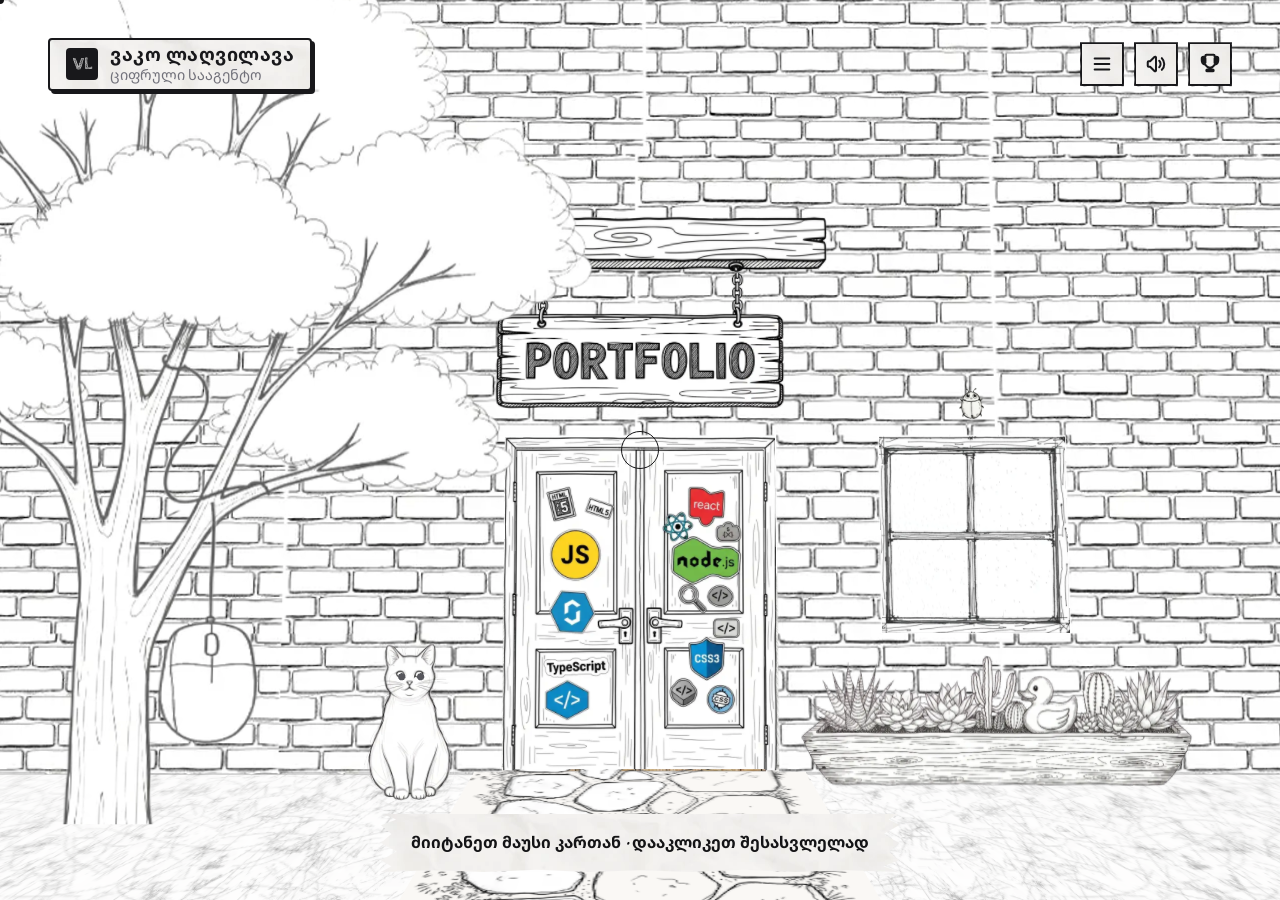
==== commit b56de70f: "Fix portfolio entrance and interactive rooms" ====
--- a/index.html
+++ b/index.html
@@ -17,6 +17,7 @@
   <link rel="stylesheet" href="css/layout.css">
   <link rel="stylesheet" href="css/components.css">
   <link rel="stylesheet" href="css/animations.css">
+  <link rel="stylesheet" href="css/experience.css">
 
   <style>
     /* itomdev 3D App Container */
@@ -147,7 +148,7 @@
   <!-- 5. Floating Corridor Hint at bottom -->
   <div class="corridor-hint-badge" id="corridorHint">
     <span class="hint-arrow">🚪</span>
-    <span id="corridorHintText">დააკლიკეთ კარებს ან დასქროლეთ შესასვლელად ↕</span>
+    <span id="corridorHintText">მიიტანეთ მაუსი კართან • დააკლიკეთ შესასვლელად</span>
   </div>
 
   <!-- 6. Interactive Floor Map Modal -->
@@ -476,6 +477,6 @@
   <script src="js/three.min.js"></script>
 
   <!-- Main ES Module -->
-  <script type="module" src="js/main.js?v=20260917_11"></script>
+  <script type="module" src="js/main.js?v=20260927_02"></script>
 </body>
 </html>
--- a/css/experience.css
+++ b/css/experience.css
@@ -0,0 +1,174 @@
+/* Scene composition: sketch textures stay neutral until an object is explored. */
+.in-room .brand-badge { visibility: hidden; }
+.corridor-hint-badge {
+  max-width: calc(100vw - 32px); width: max-content; bottom: 28px;
+  border: 0; border-radius: 0; box-shadow: none; clip-path: var(--torn-clip);
+  padding: 16px 30px; font-size: 1rem; text-align: center;
+}
+.hint-arrow { display: none !important; }
+.hud-btn { border-radius: 0; clip-path: var(--torn-clip-subtle); }
+.gallery-exp-scene, .studio-exp-scene, .about-exp-scene { background: #f8f8f8; }
+.gallery-city-bg, .gallery-rooftops-bg { left: -100%; right: -100%; }
+.gallery-city-bg { bottom: 25%; height: 30%; opacity: .55; }
+.gallery-rooftops-bg { bottom: 24%; height: 20%; }
+.gallery-balcony-floor { height: 18%; }
+.gallery-balcony-railing { bottom: 7%; height: 28%; }
+.gallery-clothesline-svg { top: 26%; height: 65px; }
+.gallery-track-container { top: calc(26% + 26px); bottom: 33%; }
+.gallery-track { gap: 65px; align-items: flex-start; }
+.gallery-hanging-item {
+  position: relative; flex: 0 0 190px; width: 190px; padding: 0;
+  border: 0; background: transparent; color: #353535; cursor: pointer;
+  transform: rotate(-2deg); transition: transform .35s;
+}
+.gallery-hanging-item:nth-child(3n) { transform: rotate(3deg); }
+.gallery-hanging-item:hover, .gallery-hanging-item:focus-visible { transform: rotate(0) scale(1.07); }
+.gallery-frame-card {
+  padding: 13px; min-height: 250px; border: 6px double #9a9994;
+  background: #f6f6f4 url('../assets/textures/paper-texture.webp') center / cover;
+  box-shadow: inset 0 0 0 3px #d6d5cf, 2px 3px 0 #c7c6c3;
+  filter: grayscale(1); transition: filter .4s, background-color .4s;
+}
+.gallery-hanging-item:hover .gallery-frame-card,
+.gallery-hanging-item:focus-visible .gallery-frame-card { filter: grayscale(0); background-color: #e4c99d; }
+.gallery-frame-header { padding: 5px 0 12px; border-bottom: 3px double #a4a39e; }
+.gallery-frame-title { font: bold 17px var(--font-display); line-height: 1.25; }
+.gallery-frame-inner { margin-top: 12px; border: 3px double #aaa; padding: 12px 8px; min-height: 145px; }
+.gallery-thumb-badge { font-size: 10px; color: #666; }
+.gallery-sketch-mockup { margin-top: 15px; }
+.sk-line { display: block; height: 4px; background: #b8b8b5; margin: 9px auto; width: 75%; }
+.sk-h1 { height: 12px; width: 60%; }
+.sk-btn { width: 40%; height: 16px; background: #bfaa76; }
+.sketch-highlight { font: bold 25px var(--font-display); color: #627c9c; }
+.gallery-frame-footer { display: flex; justify-content: space-between; font-size: 9px; margin-top: 10px; }
+.gallery-cloud, .sky-cloud {
+  position: absolute; width: 240px; height: 140px; opacity: .55;
+  background: url('../assets/textures/clouds/1131c3eb-dfae-423f-924b-ff39d8ccd6dc.webp') center / contain no-repeat;
+}
+.cloud-1 { left: 15%; top: 10%; }
+.cloud-2 { right: 16%; top: 22%; transform: scale(.65); }
+.gallery-sky:after {
+  content: ''; position: absolute; inset: 10% 0 0;
+  background: url('../assets/textures/clouds/254b8ec8-d6f7-4275-956f-7bab65b2ce2d.webp') center / 320px auto repeat-x; opacity: .18;
+}
+.gallery-banner-box, .studio-banner-box, .about-banner-box {
+  border: 0; border-radius: 0; box-shadow: none; clip-path: var(--torn-clip);
+  padding: 14px 26px; font-size: 15px;
+}
+.gallery-banner-text, .studio-banner-text, .about-banner-text { display: flex; flex-direction: column; gap: 4px; }
+.gallery-bottom-banner, .studio-bottom-banner, .about-bottom-banner { width: max-content; max-width: calc(100% - 32px); }
+.gallery-paper-card { border: 8px double #99907c; border-radius: 0; box-shadow: none; padding: 32px; }
+.gallery-card-actions { margin-top: 24px; }
+.btn-open-icon { width: 24px; height: 24px; object-fit: contain; }
+.btn-gallery-open, .btn-studio-order { background: transparent; color: #292929; border-radius: 0; box-shadow: none; }
+.gallery-card-metrics { margin-top: 18px; }
+.gallery-metrics-row { display: flex; gap: 14px; flex-wrap: wrap; }
+.metric-pill { display: flex; flex-direction: column; gap: 4px; }
+.m-val { font-weight: 700; }
+.m-lbl, .deliverable-tag { font-size: 12px; }
+.studio-viewport { perspective: 1200px; }
+.studio-cylinder-track { width: 240px; height: 160px; }
+.studio-monitor-item { width: 240px; height: 160px; padding: 0; border: 0; background: none; }
+.monitor-casing {
+  position: relative; padding: 0; border: 0; border-radius: 0; background: none;
+  box-shadow: none; transform-style: preserve-3d;
+  --monitor-front: url('../assets/textures/studio/monitor_front.webp');
+  --monitor-back: url('../assets/textures/studio/monitor_back.webp');
+  --monitor-side: url('../assets/textures/studio/monitor_right.webp');
+  --depth: 14px;
+}
+.type-tv .monitor-casing, .type-crt .monitor-casing {
+  --monitor-front: url('../assets/textures/studio/tv_front.webp');
+  --monitor-back: url('../assets/textures/studio/tv_back.webp');
+  --monitor-side: url('../assets/textures/studio/tv_side.webp'); --depth: 55px;
+}
+.type-phone { width: 100px; height: 185px; }
+.type-phone .monitor-casing {
+  --monitor-front: url('../assets/textures/studio/phone_front.webp');
+  --monitor-back: url('../assets/textures/studio/phone_back.webp');
+  --monitor-side: url('../assets/textures/studio/phone_side.webp'); --depth: 8px;
+}
+.monitor-face { position: absolute; inset: 0; background: center / 100% 100% no-repeat; backface-visibility: hidden; }
+.monitor-front { background-image: var(--monitor-front); transform: translateZ(var(--depth)); }
+.monitor-back { background-image: var(--monitor-back); transform: rotateY(180deg) translateZ(var(--depth)); }
+.monitor-side { width: calc(var(--depth) * 2); background-image: var(--monitor-side); left: auto; }
+.monitor-side-left { left: 0; transform: translateX(-50%) rotateY(-90deg); }
+.monitor-side-right { right: 0; transform: translateX(50%) rotateY(90deg); }
+.monitor-bezel {
+  position: absolute; inset: 14% 10% 19%; border: 0; background: transparent;
+  padding: 8px; transform: translateZ(calc(var(--depth) + 1px)); backface-visibility: hidden;
+}
+.monitor-title { font-size: 14px; line-height: 1.35; color: #666; }
+.monitor-number { font-size: 12px; }
+.monitor-pill { display: none; }
+.studio-monitor-item { opacity: .65; }
+.studio-monitor-item:hover, .studio-monitor-item:focus-visible { opacity: 1; filter: none; }
+.doodle-symbol { opacity: .22; }
+.studio-inspect-card {
+  max-width: 540px; max-height: calc(100dvh - 100px); overflow-y: auto;
+  border: 0; box-shadow: none; border-radius: 0; clip-path: var(--torn-clip); padding: 45px;
+}
+.studio-spotlight-backdrop { background: radial-gradient(ellipse at 33% 50%, #ffffff88, #33333399 75%); }
+.studio-selected-monitor {
+  display: none; position: absolute; width: 33vw; height: 22vw;
+  left: 13%; top: 50%; transform: translateY(-50%); z-index: 20;
+}
+.studio-selected-monitor.active { display: block; }
+.studio-selected-monitor.type-phone { width: 13vw; height: 25vw; left: 23%; }
+.studio-selected-monitor .monitor-title { font-size: clamp(18px, 2vw, 30px); }
+.about-hero-center { top: 30%; width: 380px; max-width: 85vw; }
+.about-hero-name { font-size: 30px; }
+.about-hero-subtitle { font-size: 15px; }
+.avatar-cloud-img { max-width: 250px; }
+.about-quote-tag { font-size: 15px; max-width: 245px; margin: 8px auto; }
+.about-paper-plane-box { margin-top: 55px; }
+.paper-stealth-plane-svg { width: 300px; max-width: 75vw; }
+.about-clouds-layer { position: absolute; inset: 0; }
+.sc-1 { left: 5%; top: 10%; transform: scale(1.4); }
+.sc-2 { left: 28%; top: 32%; transform: scale(.6); }
+.sc-3 { right: 12%; top: 57%; }
+.sc-4 { right: 30%; top: 36%; transform: scale(.5); }
+.sc-5 { left: 13%; bottom: 7%; transform: scale(.7); }
+.about-flight-track { top: 110%; }
+.about-balloons-layer { top: 100%; }
+@media (max-width: 700px) {
+  .site-header { padding: 12px; }
+  .brand-badge { padding: 7px; max-width: 45%; }
+  .brand-name { font-size: 13px; }
+  .brand-tagline { font-size: 10px; }
+  .brand-logo-icon { display: none; }
+  .hud-controls { gap: 6px; }
+  .hud-btn { width: 40px; height: 44px; }
+  .back-to-corridor-btn { left: 12px; max-width: 47%; font-size: 12px; padding: 10px; }
+  .corridor-hint-badge { font-size: 13px; bottom: 18px; }
+  .studio-cylinder-track { scale: .7; }
+  .studio-inspect-card { right: 5%; top: 53%; padding: 28px; max-height: 75dvh; }
+  .studio-selected-monitor.active { display: none; }
+  .gallery-paper-card { padding: 25px; max-height: 78dvh; margin-top: 45px; }
+  .gallery-card-title, .studio-card-title { font-size: 25px; }
+  .about-hero-center { top: 24%; }
+  .about-hero-name { font-size: 25px; }
+  .about-paper-plane-box { margin-top: 25px; }
+}
+@media (prefers-reduced-motion: reduce) {
+  .gallery-hanging-item, .gallery-frame-card, .studio-inspect-card { transition: none; }
+}
+
+/* Layering and scale refinements for the room experiences. */
+.gallery-inspect-modal { z-index: var(--z-modal); }
+.gallery-paper-card { clip-path: var(--torn-clip-subtle); }
+.studio-exp-scene { perspective: 1700px; }
+.studio-viewport { transform: translateY(-2%); }
+.studio-cylinder-track, .studio-monitor-item { transform-origin: center center; }
+.studio-bottom-banner { bottom: 20px; }
+.monitor-screen-content { text-shadow: 0 1px 0 #fff; }
+.studio-inspect-card { z-index: var(--z-modal); }
+.studio-selected-monitor { z-index: calc(var(--z-modal) - 1); }
+.studio-spotlight-backdrop { z-index: calc(var(--z-modal) - 2); }
+
+@media (min-width: 701px) {
+  .studio-inspect-card {
+    top: 56%;
+    max-height: 68dvh;
+  }
+}
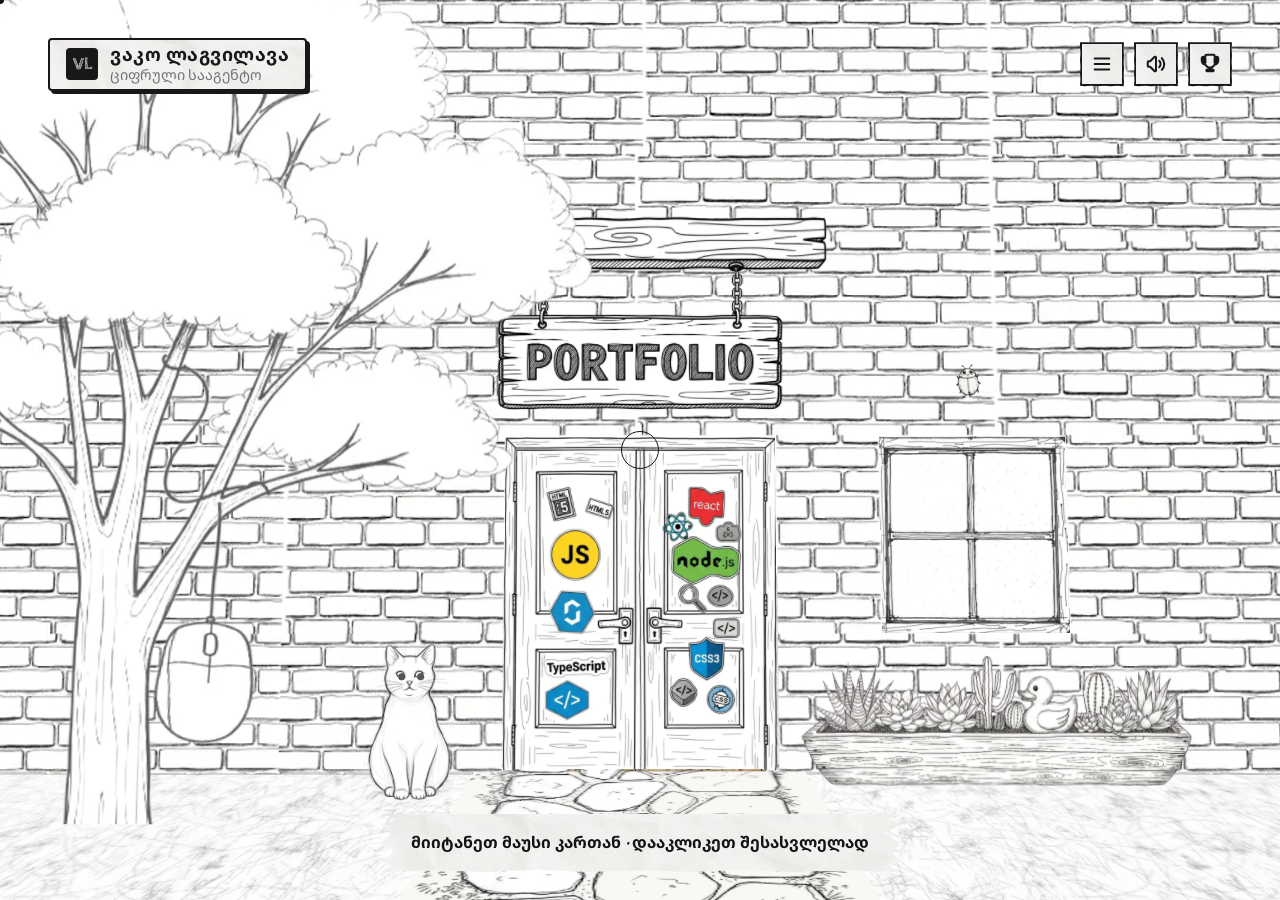
==== commit fb2c5e15: "Correct name and loop corridor navigation" ====
--- a/index.html
+++ b/index.html
@@ -3,9 +3,10 @@
 <head>
   <meta charset="UTF-8">
   <meta name="viewport" content="width=device-width, initial-scale=1.0">
-  <title>ვაკო ლაღვილავა | ციფრული სააგენტო — itomdev.com Interactive 3D Sketch</title>
-  <meta name="description" content="ვაკო ლაღვილავასა და მისი გუნდის პრემიუმ ხელნაკეთი 3D პორტფოლიო და ციფრული სააგენტო itomdev.com-ის ესთეტიკით. ვებ დეველოპმენტი, UI/UX დიზაინი, AI ავტომატიზაცია, ვიდეო პროდუქცია, თარგმნა და SEO.">
-  <meta name="author" content="ვაკო ლაღვილავა">
+  <link rel="icon" href="data:,">
+  <title>ვაკო ლაგვილავა | ციფრული სააგენტო — itomdev.com Interactive 3D Sketch</title>
+  <meta name="description" content="ვაკო ლაგვილავასა და მისი გუნდის პრემიუმ ხელნაკეთი 3D პორტფოლიო და ციფრული სააგენტო itomdev.com-ის ესთეტიკით. ვებ დეველოპმენტი, UI/UX დიზაინი, AI ავტომატიზაცია, ვიდეო პროდუქცია, თარგმნა და SEO.">
+  <meta name="author" content="ვაკო ლაგვილავა">
   
   <!-- Preload Textures -->
   <link rel="preload" as="image" href="assets/textures/paper-texture.webp">
@@ -98,7 +99,7 @@
         <div class="preloader-label">ქაღალდის გახევა...</div>
       </div>
       <div style="font-family: var(--font-hand); font-size: 1.25rem; color: #3f3f46; font-weight: 700;">
-        ვაკო ლაღვილავა • 3D ციფრული სივრცე
+        ვაკო ლაგვილავა • 3D ციფრული სივრცე
       </div>
     </div>
   </div>
@@ -116,7 +117,7 @@
     <a href="#" class="brand-badge" id="corridorBrandBadge" data-cursor-text="სააგენტო">
       <div class="brand-logo-icon">VL</div>
       <div class="brand-text">
-        <span class="brand-name">ვაკო ლაღვილავა</span>
+        <span class="brand-name">ვაკო ლაგვილავა</span>
         <span class="brand-tagline">ციფრული სააგენტო</span>
       </div>
     </a>
@@ -248,7 +249,7 @@
     <div class="room-inner-card">
       <div class="section-header">
         <span class="section-tag">ROOM 01 • ABOUT & TEAM</span>
-        <h2 class="section-title">ვაკო ლაღვილავა და გუნდი</h2>
+        <h2 class="section-title">ვაკო ლაგვილავა და გუნდი</h2>
         <p class="section-desc">
           "ჩვენ ვაშენებთ სრულ ციფრულ გადაწყვეტილებას იდეიდან დანერგვამდე — დიზაინი, კოდი, კონტენტი და ავტომატიზაცია ერთ ადგილას."
         </p>
@@ -259,14 +260,14 @@
           <div style="width: 150px; height: 150px; margin: 0 auto; background: #18181b; color: #fff; border-radius: var(--radius-sketch-1); border: 3px solid var(--border-ink); box-shadow: 6px 6px 0px var(--accent); display: flex; align-items: center; justify-content: center; font-family: var(--font-display); font-size: 3.8rem;">
             VL
           </div>
-          <h3 style="font-family: var(--font-display); font-size: 1.8rem; margin-top: 14px;">ვაკო ლაღვილავა</h3>
+          <h3 style="font-family: var(--font-display); font-size: 1.8rem; margin-top: 14px;">ვაკო ლაგვილავა</h3>
           <p style="font-family: var(--font-hand); font-size: 1.15rem; color: var(--accent);">Creative Lead & Architect</p>
         </div>
 
         <div>
           <span style="font-family: var(--font-hand); font-size: 1.3rem; color: var(--accent); font-weight: 700;">Mechanics First ფილოსოფია</span>
           <p style="font-size: 1.05rem; line-height: 1.7; color: var(--text-ink); margin-top: 10px;">
-            ვაკო ლაღვილავას ციფრული სააგენტო შეიქმნა მკაფიო მიზნით: დავამსხვრიოთ ნელი, შაბლონური საიტების ეპოქა. ჩვენთან ჯერ იგება მყარი არქიტექტურა, 60fps სისწრაფე და სუფთა ლოგიკა — შემდეგ ემატება შთამბეჭდავი ხელნაწერი ანიმაცია და AI ინტეგრაციები.
+            ვაკო ლაგვილავას ციფრული სააგენტო შეიქმნა მკაფიო მიზნით: დავამსხვრიოთ ნელი, შაბლონური საიტების ეპოქა. ჩვენთან ჯერ იგება მყარი არქიტექტურა, 60fps სისწრაფე და სუფთა ლოგიკა — შემდეგ ემატება შთამბეჭდავი ხელნაწერი ანიმაცია და AI ინტეგრაციები.
           </p>
         </div>
       </div>
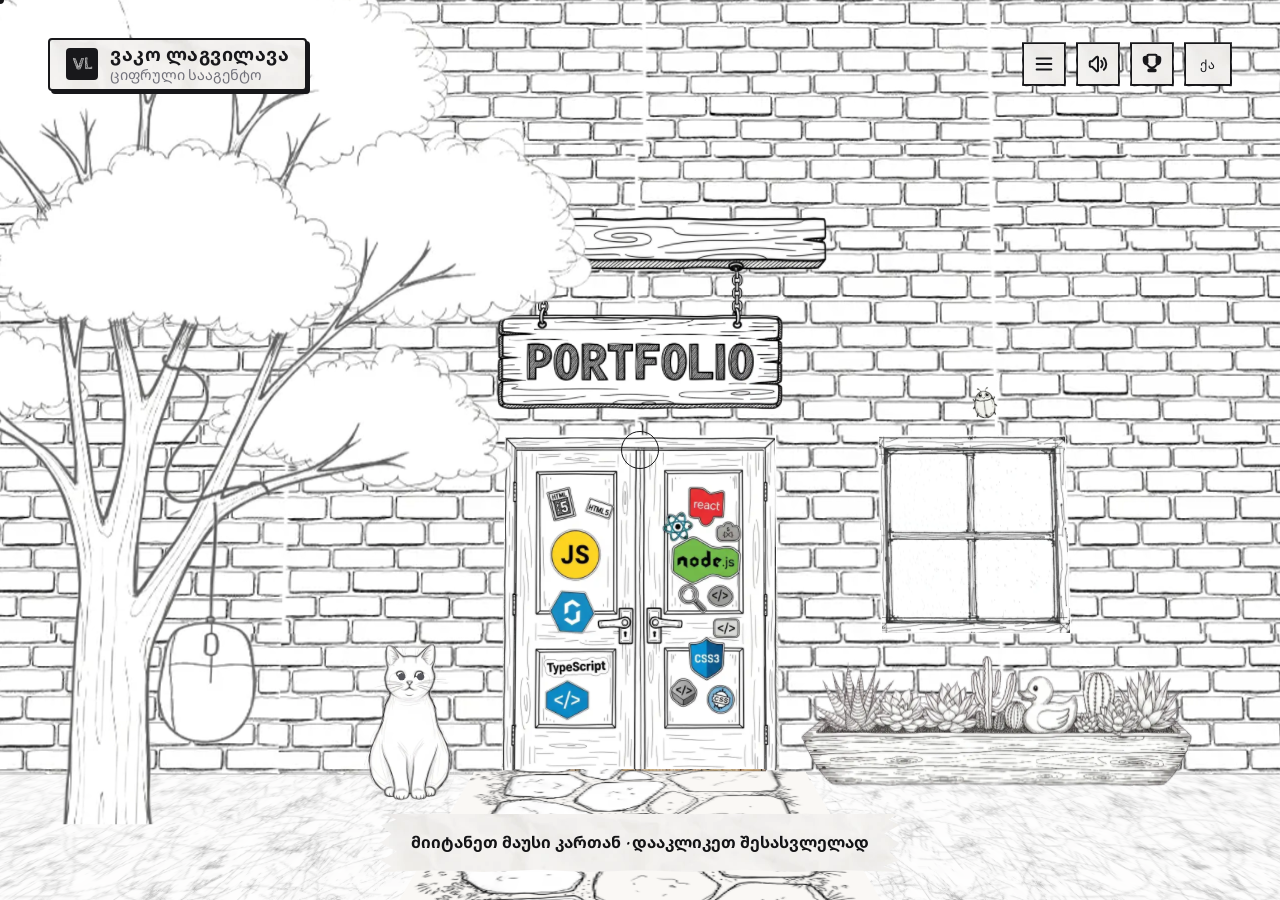
==== commit bcb2aeff: "Add English and Russian language selector" ====
--- a/index.html
+++ b/index.html
@@ -109,7 +109,7 @@
 
   <!-- 3. Floating "Back to Corridor" Button (visible when inside a room) -->
   <button class="back-to-corridor-btn" id="backToCorridorBtn" data-cursor-text="გასვლა">
-    <span>← კორიდორში დაბრუნება</span>
+    <span data-i18n="backToCorridor">← კორიდორში დაბრუნება</span>
   </button>
 
   <!-- 4. Floating Header & HUD Controls (itomdev style) -->
@@ -118,7 +118,7 @@
       <div class="brand-logo-icon">VL</div>
       <div class="brand-text">
         <span class="brand-name">ვაკო ლაგვილავა</span>
-        <span class="brand-tagline">ციფრული სააგენტო</span>
+        <span class="brand-tagline" data-i18n="brandTagline">ციფრული სააგენტო</span>
       </div>
     </a>
 
@@ -143,13 +143,23 @@
           <path stroke-linecap="round" stroke-linejoin="round" d="M19 4h-2V3a1 1 0 00-1-1H8a1 1 0 00-1 1v1H5a2 2 0 00-2 2v2a5 5 0 004 4.9 7 7 0 005 3.1V18H9a1 1 0 000 2h6a1 1 0 000-2h-3v-2a7 7 0 005-3.1A5 5 0 0021 8V6a2 2 0 00-2-2zM5 8V6h2v4.7A3 3 0 015 8zm14 0a3 3 0 01-2 2.7V6h2v2z"/>
         </svg>
       </button>
+      <div class="language-switcher">
+        <button class="hud-btn language-toggle" id="languageToggle" aria-label="ენის არჩევა" aria-expanded="false">
+          <span id="currentLanguage">ქა</span>
+        </button>
+        <div class="language-menu" id="languageMenu" hidden>
+          <button type="button" data-language="ka">ქართული</button>
+          <button type="button" data-language="en">English</button>
+          <button type="button" data-language="ru">Русский</button>
+        </div>
+      </div>
     </div>
   </header>
 
   <!-- 5. Floating Corridor Hint at bottom -->
   <div class="corridor-hint-badge" id="corridorHint">
     <span class="hint-arrow">🚪</span>
-    <span id="corridorHintText">მიიტანეთ მაუსი კართან • დააკლიკეთ შესასვლელად</span>
+    <span id="corridorHintText" data-i18n="entranceHint">მიიტანეთ მაუსი კართან • დააკლიკეთ შესასვლელად</span>
   </div>
 
   <!-- 6. Interactive Floor Map Modal -->
@@ -157,9 +167,9 @@
     <div class="map-panel-card">
       <div class="map-header">
         <div class="map-title-group">
-          <span class="section-tag">ინტერაქტიული რუკა</span>
-          <h3>სააგენტოს სივრცე (Floor Plan)</h3>
-          <p>დააჭირეთ ოთახს კორიდორში გადასაადგილებლად ან შესასვლელად</p>
+          <span class="section-tag" data-i18n="mapTag">ინტერაქტიული რუკა</span>
+          <h3 data-i18n="mapTitle">სააგენტოს სივრცე (Floor Plan)</h3>
+          <p data-i18n="mapDescription">დააჭირეთ ოთახს კორიდორში გადასაადგილებლად ან შესასვლელად</p>
         </div>
         <button class="modal-close-btn" id="mapCloseBtn">✕</button>
       </div>
@@ -167,25 +177,25 @@
       <div class="authentic-map-wrapper">
         <img src="assets/images/map.webp" alt="Floor Map" class="authentic-map-img">
         <button class="map-room-hitbox hitbox-about" data-target-room="about" data-cursor-text="შესვლა">
-          ჩვენ შესახებ
+          <span data-i18n="aboutRoom">ჩვენ შესახებ</span>
         </button>
         <button class="map-room-hitbox hitbox-studio" data-target-room="services" data-cursor-text="შესვლა">
-          სერვისები
+          <span data-i18n="servicesRoom">სერვისები</span>
         </button>
         <button class="map-room-hitbox hitbox-gallery" data-target-room="work" data-cursor-text="შესვლა">
-          ნამუშევრები
+          <span data-i18n="workRoom">ნამუშევრები</span>
         </button>
         <button class="map-room-hitbox hitbox-ailab" data-target-room="ai-lab" data-cursor-text="შესვლა">
           AI Lab
         </button>
         <button class="map-room-hitbox hitbox-contact" data-target-room="contact" data-cursor-text="შესვლა">
-          კონტაქტი
+          <span data-i18n="contactRoom">კონტაქტი</span>
         </button>
       </div>
 
       <div style="display: flex; justify-content: space-between; align-items: center; margin-top: 18px; font-family: var(--font-hand); font-size: 1.1rem; color: var(--text-muted);">
-        <span>📍 დააკლიკეთ ნებისმიერ ზონაზე</span>
-        <button class="btn btn-secondary btn-sm" id="mapExitToCorridorBtn">კორიდორში დაბრუნება</button>
+        <span data-i18n="mapInstruction">📍 დააკლიკეთ ნებისმიერ ზონაზე</span>
+        <button class="btn btn-secondary btn-sm" id="mapExitToCorridorBtn" data-i18n="backToCorridorShort">კორიდორში დაბრუნება</button>
       </div>
     </div>
   </div>
--- a/css/experience.css
+++ b/css/experience.css
@@ -7,6 +7,55 @@
 }
 .hint-arrow { display: none !important; }
 .hud-btn { border-radius: 0; clip-path: var(--torn-clip-subtle); }
+
+.language-switcher {
+  position: relative;
+}
+
+.language-toggle {
+  min-width: 48px;
+  padding: 0 9px;
+  font-family: var(--font-display);
+  font-size: 0.78rem;
+  letter-spacing: 0.06em;
+}
+
+.language-menu {
+  position: absolute;
+  top: calc(100% + 9px);
+  right: 0;
+  z-index: calc(var(--z-modal) + 2);
+  min-width: 138px;
+  padding: 7px;
+  background: var(--bg-paper-pure);
+  background-image: url('../assets/textures/paper-texture.webp');
+  border: var(--border-sketch);
+  box-shadow: 4px 4px 0 rgba(24, 24, 27, 0.9);
+  clip-path: var(--torn-clip-subtle);
+}
+
+.language-menu[hidden] {
+  display: none;
+}
+
+.language-menu button {
+  display: block;
+  width: 100%;
+  padding: 8px 10px;
+  border: 0;
+  background: transparent;
+  color: var(--text-ink);
+  cursor: pointer;
+  text-align: left;
+  font-family: var(--font-hand);
+  font-size: 0.98rem;
+}
+
+.language-menu button:hover,
+.language-menu button.active {
+  background: rgba(99, 102, 241, 0.14);
+  color: var(--accent);
+}
 .gallery-exp-scene, .studio-exp-scene, .about-exp-scene { background: #f8f8f8; }
 .gallery-city-bg, .gallery-rooftops-bg { left: -100%; right: -100%; }
 .gallery-city-bg { bottom: 25%; height: 30%; opacity: .55; }
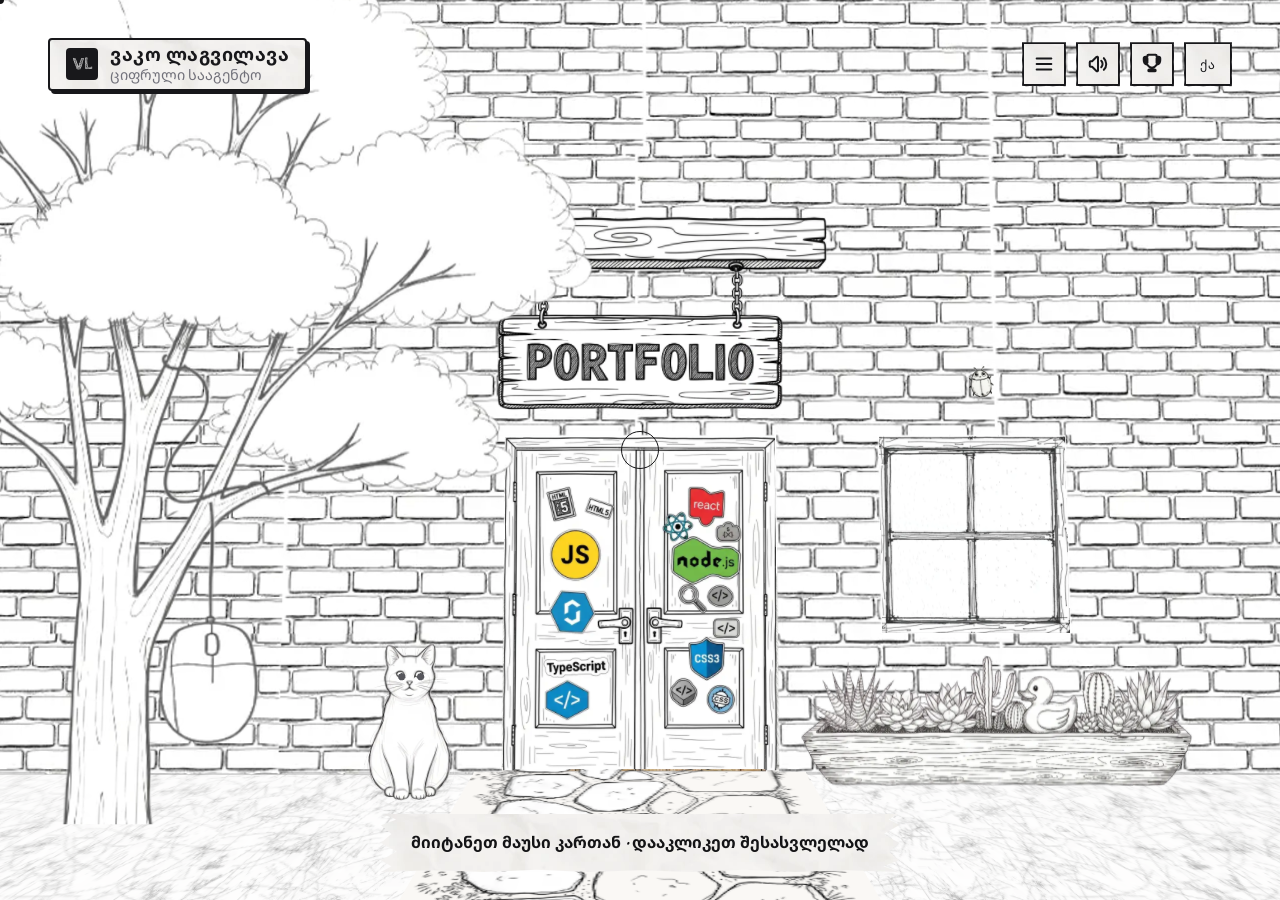
==== commit f7fd978a: "Bust cache for language updates" ====
--- a/index.html
+++ b/index.html
@@ -488,6 +488,6 @@
   <script src="js/three.min.js"></script>
 
   <!-- Main ES Module -->
-  <script type="module" src="js/main.js?v=20260927_02"></script>
+  <script type="module" src="js/main.js?v=20260927_04"></script>
 </body>
 </html>
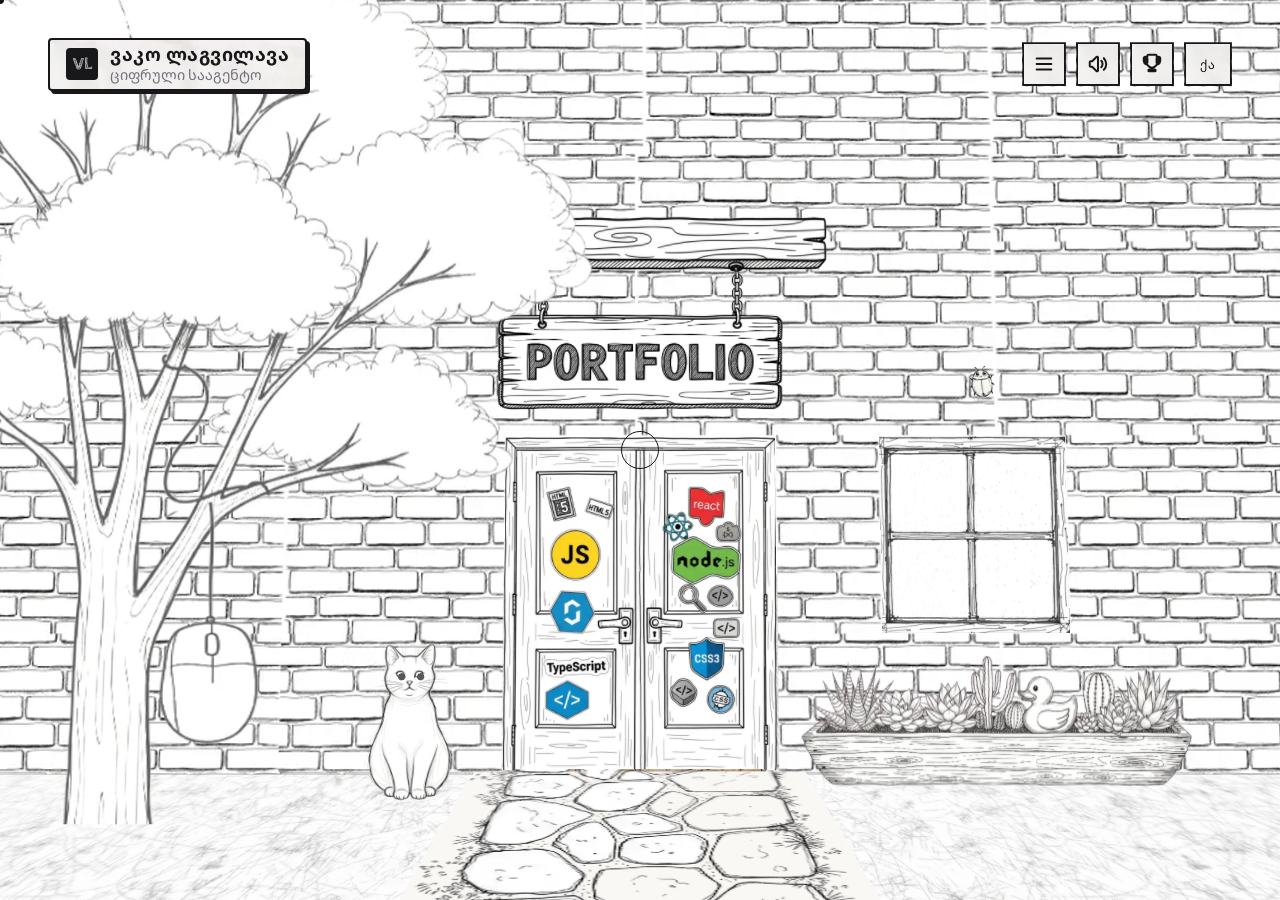
==== commit 5b204700: "Translate all page text for selected language" ====
--- a/index.html
+++ b/index.html
@@ -18,7 +18,7 @@
   <link rel="stylesheet" href="css/layout.css">
   <link rel="stylesheet" href="css/components.css">
   <link rel="stylesheet" href="css/animations.css">
-  <link rel="stylesheet" href="css/experience.css">
+  <link rel="stylesheet" href="css/experience.css?v=20260927_05">
 
   <style>
     /* itomdev 3D App Container */
@@ -488,6 +488,6 @@
   <script src="js/three.min.js"></script>
 
   <!-- Main ES Module -->
-  <script type="module" src="js/main.js?v=20260927_04"></script>
+  <script type="module" src="js/main.js?v=20260927_05"></script>
 </body>
 </html>
--- a/css/experience.css
+++ b/css/experience.css
@@ -7,6 +7,10 @@
 }
 .hint-arrow { display: none !important; }
 .hud-btn { border-radius: 0; clip-path: var(--torn-clip-subtle); }
+
+.corridor-hint-badge {
+  display: none !important;
+}
 
 .language-switcher {
   position: relative;
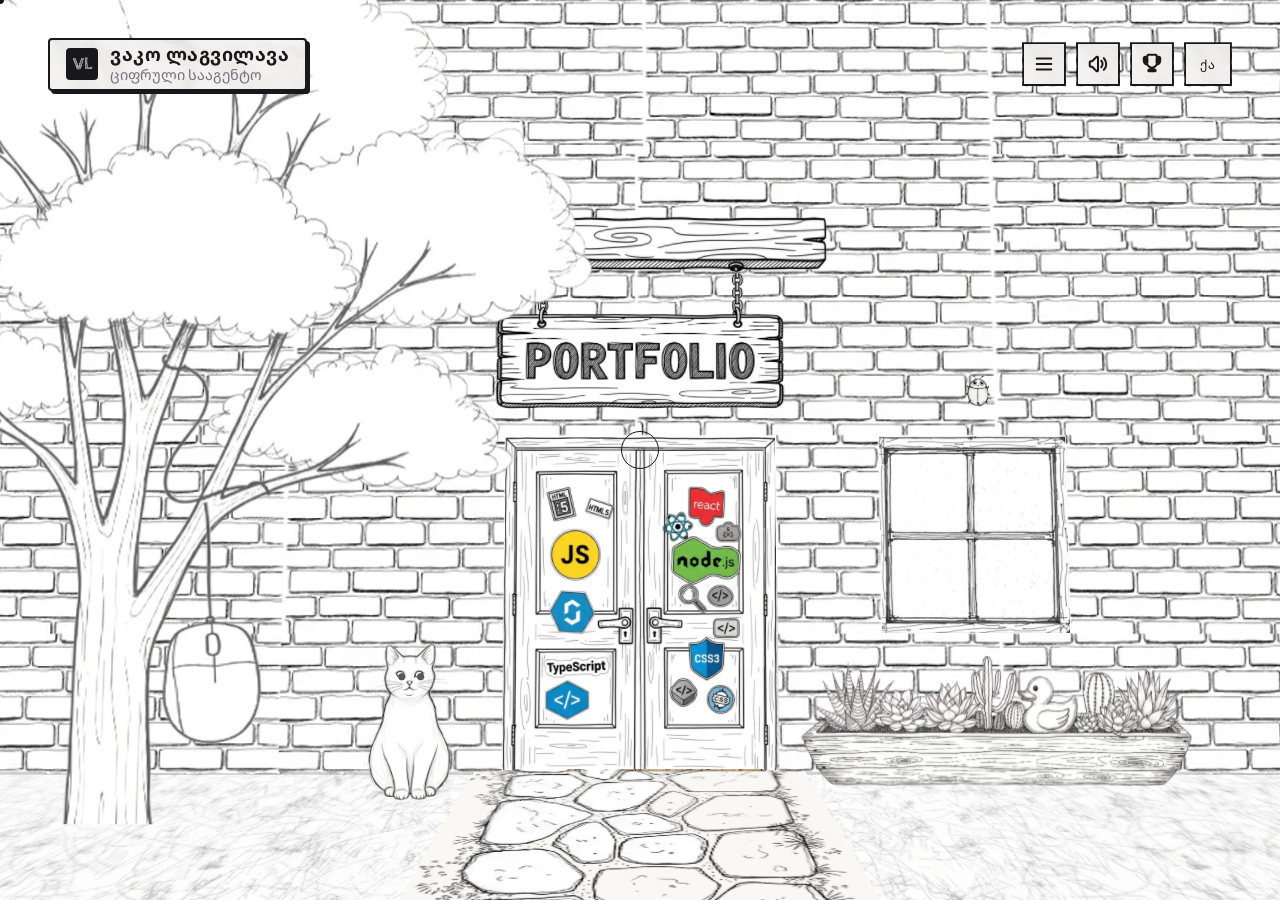
==== commit 607cf431: "Bundle complete local translations" ====
--- a/index.html
+++ b/index.html
@@ -488,6 +488,6 @@
   <script src="js/three.min.js"></script>
 
   <!-- Main ES Module -->
-  <script type="module" src="js/main.js?v=20260927_05"></script>
+  <script type="module" src="js/main.js?v=20260927_09"></script>
 </body>
 </html>
